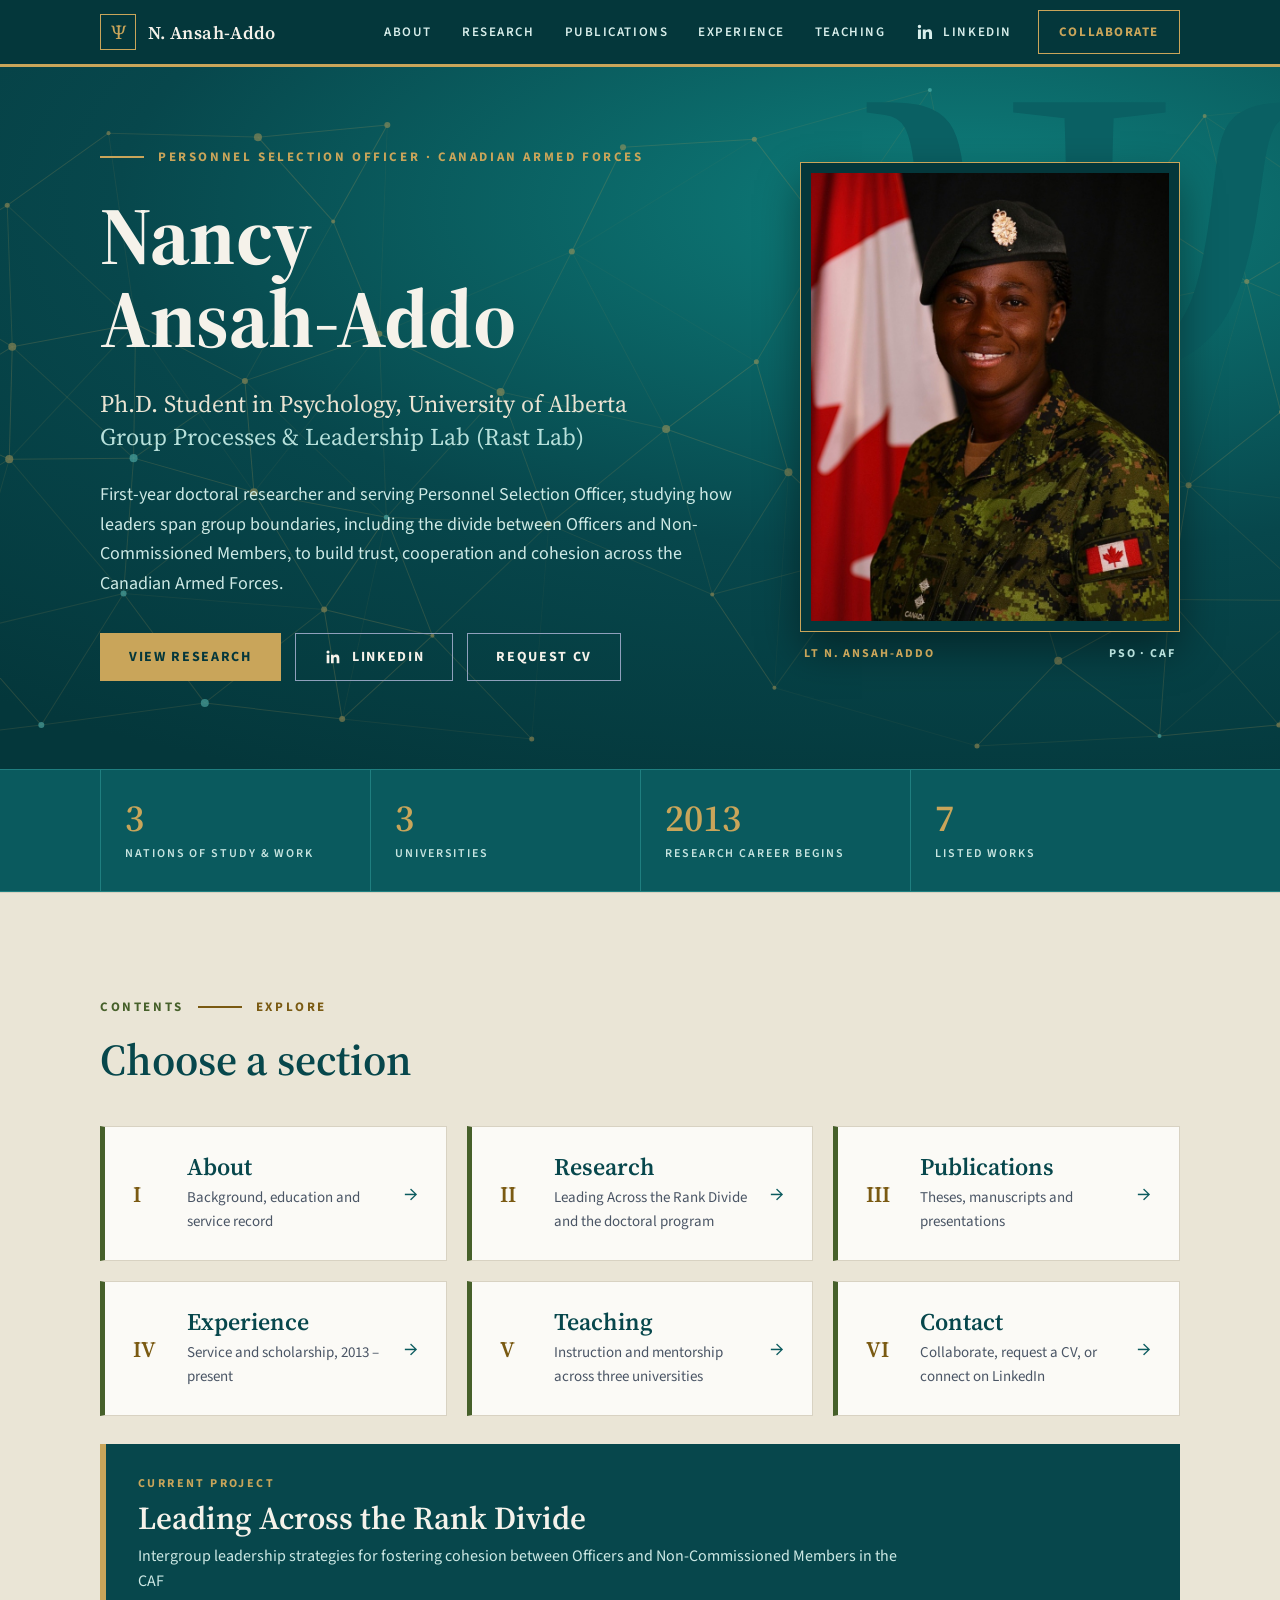
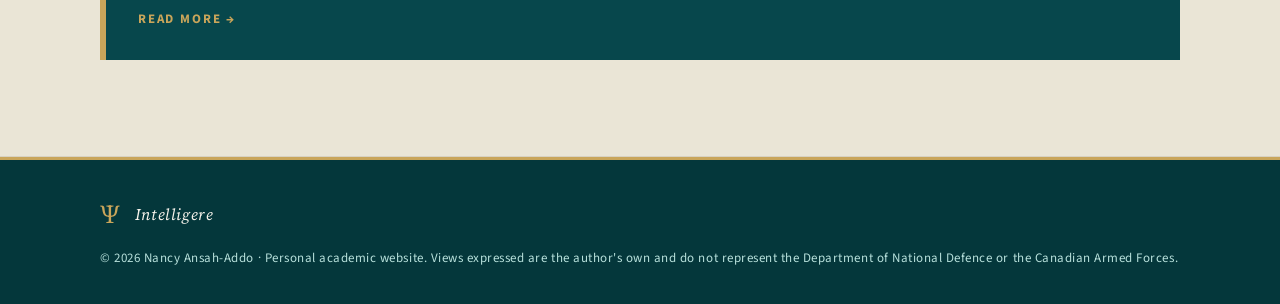
==== index.html @ 26719e75 "Retheme background from navy to deep turquoise-green Co-Authored-By: Claude Sonnet 5.5 <noreply@anth" ====
<!doctype html>
<html lang="en">
<head>
<meta charset="utf-8">
<meta name="viewport" content="width=device-width, initial-scale=1">
<title>Nancy Ansah-Addo — Ph.D. Student in Psychology · Personnel Selection Officer, CAF</title>
<meta name="description" content="Nancy Ansah-Addo is a Ph.D. student in Psychology at the University of Alberta (Rast Lab) and a Personnel Selection Officer in the Canadian Armed Forces, researching boundary-spanning leadership, social identity and trust.">
<meta name="author" content="Nancy Ansah-Addo">
<meta name="theme-color" content="#07474C">
<link rel="canonical" href="https://nancy2710-labs.github.io/nancyaddo/">
<meta property="og:type" content="website">
<meta property="og:title" content="Nancy Ansah-Addo — Ph.D. Student in Psychology · Personnel Selection Officer">
<meta property="og:description" content="Boundary-spanning leadership, social identity and trust in the Canadian Armed Forces. University of Alberta · Rast Lab.">
<meta property="og:url" content="https://nancy2710-labs.github.io/nancyaddo/">
<meta property="og:image" content="https://nancy2710-labs.github.io/nancyaddo/assets/img/portrait.jpg">
<meta name="twitter:card" content="summary">
<link rel="icon" href="data:image/svg+xml,%3Csvg xmlns='http://www.w3.org/2000/svg' viewBox='0 0 64 64'%3E%3Crect width='64' height='64' fill='%230E1B2E'/%3E%3Ctext x='32' y='47' font-size='42' text-anchor='middle' fill='%23C9A55A' font-family='Georgia,serif'%3E%CE%A8%3C/text%3E%3C/svg%3E">
<link rel="preconnect" href="https://fonts.googleapis.com">
<link rel="preconnect" href="https://fonts.gstatic.com" crossorigin>
<link href="https://fonts.googleapis.com/css2?family=Source+Sans+3:wght@400;500;600;700&family=Source+Serif+4:ital,wght@0,400;0,600;0,700;1,400&display=swap" rel="stylesheet">
<link rel="stylesheet" href="assets/css/site.css">
<script>document.documentElement.classList.add('js-routing');</script>
<script type="application/ld+json">
{"@context":"https://schema.org","@type":"Person","name":"Nancy Ansah-Addo","jobTitle":"Ph.D. Student in Psychology; Personnel Selection Officer","affiliation":[{"@type":"CollegeOrUniversity","name":"University of Alberta"},{"@type":"Organization","name":"Canadian Armed Forces"}],"url":"https://nancy2710-labs.github.io/nancyaddo/","email":"mailto:ansahadd@ualberta.ca","sameAs":["https://www.linkedin.com/in/nancyansah-addo","https://www.researchgate.net/profile/Nancy-Ansah-Addo","https://github.com/Nancy2710-labs"]}
</script>
</head>
<body id="top">
<a class="skip" href="#main">Skip to content</a>

<header class="site-header">
<div class="wrap">
<a class="brand" href="#/"><span class="mono" aria-hidden="true">Ψ</span><span class="nm">N. Ansah-Addo</span></a>
<button class="menu-btn" type="button" aria-expanded="false" aria-controls="nav">Menu</button>
<nav class="nav" id="nav" aria-label="Primary">
<a href="#/about" data-nav="about">About</a>
<a href="#/research" data-nav="research">Research</a>
<a href="#/publications" data-nav="publications">Publications</a>
<a href="#/experience" data-nav="experience">Experience</a>
<a href="#/teaching" data-nav="teaching">Teaching</a>
<a class="in-link" href="https://www.linkedin.com/in/nancyansah-addo" target="_blank" rel="noopener" aria-label="LinkedIn profile (opens in a new tab)"><svg viewBox="0 0 24 24" width="20" height="20" fill="currentColor" aria-hidden="true"><path d="M20.45 20.45h-3.56v-5.57c0-1.33-.03-3.04-1.85-3.04-1.86 0-2.14 1.45-2.14 2.94v5.67H9.35V9h3.41v1.56h.05c.48-.9 1.64-1.85 3.37-1.85 3.6 0 4.27 2.37 4.27 5.45v6.29zM5.34 7.43a2.06 2.06 0 1 1 0-4.12 2.06 2.06 0 0 1 0 4.12zM7.12 20.45H3.56V9h3.56v11.45z"/></svg><span class="in-txt">LinkedIn</span></a>
<a class="cta" href="#/contact" data-nav="contact">Collaborate</a>
</nav>
</div>
</header>

<main id="main">

<!-- HERO -->
<section class="hero" data-view="home" aria-labelledby="name">
<div class="psi" aria-hidden="true">Ψ</div>
<div class="wrap">
<div class="hero-copy">
<div class="hero-kicker">Personnel Selection Officer · Canadian Armed Forces</div>
<h1 id="name">Nancy<br>Ansah-Addo</h1>
<p class="sub">Ph.D. Student in Psychology, University of Alberta<br><span>Group Processes &amp; Leadership Lab (Rast Lab)</span></p>
<p class="lede">First-year doctoral researcher and serving Personnel Selection Officer, studying how leaders span group boundaries, including the divide between Officers and Non-Commissioned Members, to build trust, cooperation and cohesion across the Canadian Armed Forces.</p>
<div class="actions">
<a class="btn btn-brass" href="#/research">View Research</a>
<a class="btn btn-ghost" href="https://www.linkedin.com/in/nancyansah-addo" target="_blank" rel="noopener"><svg viewBox="0 0 24 24" width="18" height="18" fill="currentColor" aria-hidden="true" style="margin-right:10px"><path d="M20.45 20.45h-3.56v-5.57c0-1.33-.03-3.04-1.85-3.04-1.86 0-2.14 1.45-2.14 2.94v5.67H9.35V9h3.41v1.56h.05c.48-.9 1.64-1.85 3.37-1.85 3.6 0 4.27 2.37 4.27 5.45v6.29zM5.34 7.43a2.06 2.06 0 1 1 0-4.12 2.06 2.06 0 0 1 0 4.12zM7.12 20.45H3.56V9h3.56v11.45z"/></svg>LinkedIn</a>
<a class="btn btn-ghost" href="mailto:ansahaddonancy@gmail.com?subject=CV%20request">Request CV</a>
</div>
</div>
<figure class="portrait">
<div class="frame"><img src="assets/img/portrait.jpg" alt="Lieutenant Nancy Ansah-Addo in Canadian Armed Forces uniform and green beret, smiling, in front of the Canadian flag"></div>
<figcaption><span>Lt N. Ansah-Addo</span><span>PSO · CAF</span></figcaption>
</figure>
</div>
</section>

<!-- FACTS -->
<section class="facts" data-view="home" aria-label="At a glance">
<div class="wrap">
<div class="fact"><b>3</b><span>Nations of study &amp; work</span></div>
<div class="fact"><b>3</b><span>Universities</span></div>
<div class="fact"><b>2013</b><span>Research career begins</span></div>
<div class="fact"><b>7</b><span>Listed works</span></div>
</div>
</section>

<!-- HOME: panel index -->
<section class="sec tint home-panels" data-view="home" aria-labelledby="panels-h">
<div class="wrap">
<div class="eyebrow"><span class="num">Contents</span><span class="bar"></span><span class="name">Explore</span></div>
<h2 class="h2" id="panels-h" style="margin-bottom:40px">Choose a section</h2>
<nav class="tiles" aria-label="Site sections">
<a class="tile" href="#/about"><span class="tn">I</span><span class="tt">About</span><span class="td">Background, education and service record</span><span class="ta" aria-hidden="true">→</span></a>
<a class="tile" href="#/research"><span class="tn">II</span><span class="tt">Research</span><span class="td">Leading Across the Rank Divide and the doctoral program</span><span class="ta" aria-hidden="true">→</span></a>
<a class="tile" href="#/publications"><span class="tn">III</span><span class="tt">Publications</span><span class="td">Theses, manuscripts and presentations</span><span class="ta" aria-hidden="true">→</span></a>
<a class="tile" href="#/experience"><span class="tn">IV</span><span class="tt">Experience</span><span class="td">Service and scholarship, 2013 – present</span><span class="ta" aria-hidden="true">→</span></a>
<a class="tile" href="#/teaching"><span class="tn">V</span><span class="tt">Teaching</span><span class="td">Instruction and mentorship across three universities</span><span class="ta" aria-hidden="true">→</span></a>
<a class="tile" href="#/contact"><span class="tn">VI</span><span class="tt">Contact</span><span class="td">Collaborate, request a CV, or connect on LinkedIn</span><span class="ta" aria-hidden="true">→</span></a>
</nav>
<a class="feature" href="#/research/rank-divide"><span class="fk">Current project</span><span class="ft">Leading Across the Rank Divide</span><span class="fd">Intergroup leadership strategies for fostering cohesion between Officers and Non-Commissioned Members in the CAF</span><span class="ta" aria-hidden="true">Read more →</span></a>
</div>
</section>

<!-- I. ABOUT -->
<section class="sec" id="about" data-view="about" aria-labelledby="about-h">
<div class="wrap">
<div class="eyebrow"><span class="num">Section I</span><span class="bar"></span><span class="name">About</span></div>
<h2 class="h2 statement" id="about-h">I study how leaders bring divided groups together, and what happens to trust, cooperation and empowerment when someone from outside the group takes command.</h2>
<div class="split">
<div class="main prose">
<p>I am a first-year PhD student in Psychology at the University of Alberta, working in the Group Processes and Leadership Lab under Dr. David Rast III, and I serve as a Personnel Selection Officer in the Canadian Armed Forces, the behavioural-science specialists who advise commanders on selection, leadership and personnel research.</p>
<p>My doctoral research examines external appointment and boundary-spanning leadership in the Canadian Armed Forces, and its effects on cross-branch trust, cooperation and psychological empowerment.</p>
<p>My path has run from Ghana to Denmark to Canada, and now sits at the intersection of social psychology and organizational behaviour: social identity, intergroup relations, leadership and group processes, applied where it counts.</p>
<div class="about-photos">
<figure class="ph"><div class="frame"><img src="assets/img/linkedin.jpg" alt="Portrait of Nancy Ansah-Addo in glasses and a camel coat" width="530" height="600" loading="lazy"></div><figcaption><span>Nancy Ansah-Addo</span><span>Ph.D. Student</span></figcaption></figure>
<figure class="ph"><div class="frame"><img src="assets/img/service-full.jpg" alt="Lieutenant Nancy Ansah-Addo in Canadian Armed Forces CADPAT uniform and beret, standing beside the Canadian flag" width="880" height="1100" loading="lazy"></div><figcaption><span>Lieutenant</span><span>Canadian Armed Forces</span></figcaption></figure>
</div>
<div class="tags" aria-label="Research areas">
<span class="tag">Social identity</span><span class="tag">Leadership</span><span class="tag">Group processes</span><span class="tag">Intergroup relations</span><span class="tag">Boundary-spanning</span><span class="tag">Officer–NCM relations</span><span class="tag">Psychological empowerment</span>
</div>
</div>
<aside class="side" aria-label="Record, education and affiliations">
<h3>Service &amp; academic record</h3>
<dl class="record">
<div><dt>Name</dt><dd>Nancy Ansah-Addo</dd></div>
<div><dt>Service</dt><dd>Lieutenant · Personnel Selection Officer · CAF</dd></div>
<div><dt>Unit</dt><dd>3 CDSB · Edmonton</dd></div>
<div><dt>Doctoral programme</dt><dd>Psychology · University of Alberta (Rast Lab)</dd></div>
<div><dt>Languages</dt><dd>English · French (beginner)</dd></div>
<div><dt>Status</dt><dd><span class="status"><i aria-hidden="true"></i>Active service</span></dd></div>
</dl>
<h3 class="gap">Education</h3>
<div class="row"><strong>Ph.D., Psychology</strong><span>University of Alberta</span><em>In progress · Rast Lab</em></div>
<div class="row"><strong>Master of Arts, African Studies</strong><span>University of Copenhagen</span><em>Denmark</em></div>
<div class="row"><strong>Master of Philosophy, Psychology</strong><span>University of Ghana</span><em>Ghana</em></div>
<h3 class="gap">Professional affiliations</h3>
<div class="row"><strong><a href="https://sites.psych.ualberta.ca/rastlab/" target="_blank" rel="noopener">Rast Lab · Group Processes &amp; Leadership</a></strong><span>University of Alberta · Edmonton</span></div>
<div class="row"><strong><a href="https://www.dp.dk/" target="_blank" rel="noopener">Danish Psychological Association</a></strong><span>Member · Copenhagen</span></div>
</aside>
</div>
</div>
</section>

<!-- II. RESEARCH -->
<section class="sec tint" id="research" data-view="research" aria-labelledby="research-h">
<div class="wrap">
<div class="eyebrow"><span class="num">Section II</span><span class="bar"></span><span class="name">Research program</span></div>
<h2 class="h2" id="research-h" style="margin-bottom:48px">Four active lines of inquiry</h2>
<div class="op">
<div class="m">
<span class="k">Doctoral research · In progress</span>
<h3>Boundary-Spanning Leadership in the Canadian Armed Forces</h3>
<p>When a leader is appointed from outside the group, across branches, trades or units, what happens to trust, cooperation and psychological empowerment? This work applies social identity and group-processes theory to external appointment in the CAF, studying how leaders bridge profound intergroup boundaries to build a unified identity and achieve a joint mission.</p>
</div>
<dl>
<div><dt>Supervision</dt><dd>Dr. David Rast III<small>Group Processes &amp; Leadership Lab, University of Alberta</small></dd></div>
<div><dt>Design</dt><dd>Experimental · Field · Cross-branch</dd></div>
<div><dt>Framework</dt><dd>Social identity theory</dd></div>
</dl>
</div>
<!-- current project -->
<article class="project" id="rank-divide" aria-labelledby="rd-h">
<header class="project-head">
<span class="k">Current project · First-year doctoral project</span>
<h3 id="rd-h">Leading Across the Rank Divide</h3>
<p class="subt">Intergroup leadership strategies for fostering cohesion between Officers and Non-Commissioned Members in the Canadian Armed Forces</p>
</header>
<div class="project-grid">
<div class="project-main prose">
<p>Every Canadian Armed Forces unit depends on two distinct groups, commissioned Officers and Non-Commissioned Members (NCMs), working as one team under a command team of a Commanding Officer and a senior NCM. The groups differ in training, career path, authority and status, and members identify strongly with their own rank group. Leaders often respond by stressing that “we are all one team.” Whether that message helps or harms relations between Officers and NCMs has not been examined.</p>
<p>Intergroup leadership theory (Hogg, van Knippenberg &amp; Rast, 2012) predicts that a purely collective message can provoke <em>distinctiveness threat</em>, the sense that one's group is being blurred or erased, while a relational message affirms both identities. This project tests that prediction with real leaders in a formal military hierarchy, where status differences are explicit and institutionalized.</p>
<p class="refs">Foundations: Hogg, van Knippenberg &amp; Rast (2012) · Rast, Hogg &amp; van Knippenberg (2018) · Rast, van Knippenberg &amp; Hogg (2020) · Kershaw et al. (2021)</p>
</div>
<div class="versus" aria-label="Two kinds of leadership rhetoric">
<div class="vs vs-a"><span class="vs-k">Collective rhetoric</span><q>We are all one team; rank does not matter.</q><span class="vs-note">May provoke distinctiveness threat</span></div>
<div class="vs vs-b"><span class="vs-k">Relational rhetoric</span><q>This unit is strong because Officers and NCMs are different and depend on each other.</q><span class="vs-note">Affirms both identities</span></div>
</div>
</div>
<div class="project-sub">
<div class="hyp">
<h4>Hypotheses</h4>
<ol>
<li><b>H1</b><span>Relational rhetoric is associated with lower distinctiveness threat; collective rhetoric with higher threat.</span></li>
<li><b>H2</b><span>These associations differ between Officers and NCMs and are stronger where members perceive a larger status gap.</span></li>
<li><b>H3</b><span>Rhetoric is associated with leader evaluations and intergroup attitudes through distinctiveness threat.</span></li>
<li><b>H4</b><span>Boundary spanning by the command team is associated with lower threat and better outcomes.</span></li>
<li><b>H5</b><span>Associations with threat are strongest among members who identify strongly with their rank group.</span></li>
</ol>
</div>
<dl class="design">
<h4>Design</h4>
<div><dt>Method</dt><dd>Anonymous cross-sectional online survey, English and French</dd></div>
<div><dt>Sample</dt><dd>Target of 400 Regular Force and Primary Reserve members (200 Officers, 200 NCMs)</dd></div>
<div><dt>Analysis</dt><dd>Measurement invariance across rank groups, moderated regression, moderated mediation (R); preregistered on the Open Science Framework</dd></div>
<div><dt>Ethics</dt><dd>Submitted for review to the University of Alberta REB and the DND/CAF Social Science Research Review Board</dd></div>
<div><dt>Supervisor</dt><dd>Dr. David E. Rast III</dd></div>
</dl>
</div>
<footer class="project-foot"><a href="mailto:ansahaddonancy@gmail.com?subject=Rank%20Divide%20project%20summary">Request the one-page proposal →</a></footer>
</article>

<div class="cards">
<article class="card"><div class="top"><span>File B-01</span><span>Leadership</span></div><h3>External Appointment &amp; Cross-Branch Trust</h3><p>How externally appointed leaders earn or lose the trust of groups they did not rise through, with a focus on leader prototypicality, legitimacy and follower support across Army, Navy and Air Force boundaries.</p><div class="foot">Social identity theory · Leader prototypicality</div></article>
<article class="card"><div class="top"><span>File B-02</span><span>Groups</span></div><h3>Boundary-Spanning, Cooperation &amp; Empowerment</h3><p>The mechanisms by which boundary-spanning leaders convert intergroup division into cooperation, and how shared identity psychologically empowers members to act as one unit under pressure.</p><div class="foot">Intergroup relations · Psychological empowerment</div></article>
<article class="card"><div class="top"><span>File B-03</span><span>Applied</span></div><h3>Personnel Selection &amp; Behavioural Science in Uniform</h3><p>As a Personnel Selection Officer, one of the CAF's behavioural-science specialists, I work where psychology meets the profession of arms: selection, leadership, performance appraisal and applied personnel research.</p><div class="foot">Selection science · Military psychology</div></article>
<article class="card"><div class="top"><span>File B-04</span><span>Health</span></div><h3>Psychological Wellbeing &amp; Social Support</h3><p>A foundational programme on how perceived social support and socioeconomic status shape maternal psychological health, grounded in Ghanaian hospital cohorts and extended across cultures (MSPSS, DASS-42).</p><div class="foot">Health psychology · Cross-cultural</div></article>
</div>
</div>
</section>

<!-- III. PUBLICATIONS -->
<section class="sec" id="publications" data-view="publications" aria-labelledby="pub-h">
<div class="wrap">
<div class="eyebrow"><span class="num">Section III</span><span class="bar"></span><span class="name">Publications</span></div>
<div class="pub-head">
<h2 class="h2" id="pub-h">Papers, theses &amp; presentations</h2>
<div class="filters" role="group" aria-label="Filter publications">
<button type="button" data-filter="all" aria-pressed="true">All</button>
<button type="button" data-filter="thesis" aria-pressed="false">Theses</button>
<button type="button" data-filter="manuscript" aria-pressed="false">Manuscripts</button>
<button type="button" data-filter="talk" aria-pressed="false">Talks</button>
</div>
</div>
<div class="pubs">
<article class="pub" data-cat="thesis"><div class="meta"><span class="yr">2020</span><span class="kind">MA Thesis</span></div><div class="body"><h3>Childbirth in Africa: The Role Social Support Plays in the Psychological Health of Mothers: A Case Study of Ghanaian Mothers in the Greater Accra Region</h3><div class="cite">Ansah-Addo, N. (2020). University of Copenhagen, Denmark.</div><p>Interdisciplinary thesis on the intersection of culture and psychology, examining the social scaffolding that protects maternal mental health around childbirth.</p><div class="links"><a href="https://osf.io/7rqau/" target="_blank" rel="noopener">View on OSF →</a><a href="mailto:ansahaddonancy@gmail.com?subject=Request%3A%20MA%20thesis%20full%20text">Request full text →</a></div></div></article>
<article class="pub" data-cat="thesis"><div class="meta"><span class="yr">2019</span><span class="kind">MPhil Thesis</span></div><div class="body"><h3>Psychological Health, Social Support, and Socioeconomic Status of Mothers Visiting Korle-Bu Teaching Hospital</h3><div class="cite">Ansah-Addo, N. (2019). University of Ghana.</div><p>A quantitative study of maternal psychological health, perceived social support (MSPSS) and distress (DASS-42) among mothers attending Ghana's largest teaching hospital.</p><div class="links"><a href="https://osf.io/uf3kh/" target="_blank" rel="noopener">View on OSF →</a><a href="mailto:ansahaddonancy@gmail.com?subject=Request%3A%20MPhil%20thesis%20full%20text">Request full text →</a></div></div></article>
<article class="pub" data-cat="talk"><div class="meta"><span class="yr">Presented</span><span class="kind">Conference</span></div><div class="body"><h3>Psychological Health, Social Support &amp; Socioeconomic Status of Mothers in Developing Countries</h3><div class="cite">Research presentation, international forum.</div><p>Findings connecting maternal psychosocial support and economic status to psychological wellbeing across lower-resource settings.</p><div class="links"><a href="https://osf.io/av2fk/" target="_blank" rel="noopener">View on OSF →</a><a href="mailto:ansahaddonancy@gmail.com?subject=Request%3A%20conference%20slides">Request slides →</a></div></div></article>
<article class="pub" data-cat="talk"><div class="meta"><span class="yr">2012</span><span class="kind">Seminar</span></div><div class="body"><h3>Psychological Traits Under Stress and Stress Management</h3><div class="cite">Ansah-Addo, N. (2012). Seminar presentation.</div><p>Early seminar work on trait-level differences in stress responding and the management strategies that sustain performance under pressure.</p><div class="links"><a href="https://osf.io/av2fk/" target="_blank" rel="noopener">View on OSF →</a><a href="mailto:ansahaddonancy@gmail.com?subject=Request%3A%20seminar%20materials">Request materials →</a></div></div></article>
<article class="pub" data-cat="manuscript"><div class="meta"><span class="yr">In prep.</span><span class="kind">Manuscript</span></div><div class="body"><h3>Anxiety in Developing-Country Populations: Assessment, Correlates and Clinical Implications</h3><div class="cite">Working manuscript. Clinical and cross-cultural review.</div><p>A review and empirical discussion of anxiety assessment and its correlates in low-resource settings, integrating psychometric and clinical perspectives.</p><div class="links"><a href="https://www.researchgate.net/profile/Nancy-Ansah-Addo" target="_blank" rel="noopener">ResearchGate →</a><a href="mailto:ansahaddonancy@gmail.com?subject=Request%3A%20anxiety%20manuscript">Request full text →</a></div></div></article>
<article class="pub" data-cat="manuscript"><div class="meta"><span class="yr">In prep.</span><span class="kind">Manuscript</span></div><div class="body"><h3>Psychological Factors in Child Eyewitness Testimony</h3><div class="cite">Working manuscript. Forensic-cognitive psychology.</div><p>Analysis of the psychological factors (memory, suggestibility and stress) that shape the reliability of child eyewitness accounts in investigative contexts.</p><div class="links"><a href="https://www.researchgate.net/profile/Nancy-Ansah-Addo" target="_blank" rel="noopener">ResearchGate →</a><a href="mailto:ansahaddonancy@gmail.com?subject=Request%3A%20eyewitness%20manuscript">Request full text →</a></div></div></article>
<article class="pub" data-cat="manuscript"><div class="meta"><span class="yr">Collection</span><span class="kind">Manuscripts</span></div><div class="body"><h3>Psychometric Articles: Validity, Reliability and Cultural Adaptation of Psychological Scales</h3><div class="cite">Collected psychometric studies. Working manuscripts.</div><p>A body of psychometric work on the reliability and validity of psychological measures and their adaptation across cultures.</p><div class="links"><a href="https://www.researchgate.net/profile/Nancy-Ansah-Addo" target="_blank" rel="noopener">ResearchGate →</a><a href="mailto:ansahaddonancy@gmail.com?subject=Request%3A%20psychometric%20articles">Request full text →</a></div></div></article>
</div>
</div>
</section>

<!-- IV. EXPERIENCE -->
<section class="sec dark on-dark" id="experience" data-view="experience" aria-labelledby="exp-h">
<div class="wrap">
<div class="eyebrow"><span class="num">Section IV</span><span class="bar"></span><span class="name">Experience</span></div>
<h2 class="h2" id="exp-h">Service and scholarship, 2013 – present</h2>
<p style="margin-top:12px;color:#B8C4D8;letter-spacing:.04em">Theatres of work: Ghana → Denmark → Canada</p>
<ol class="timeline">
<li><div class="when">2026 – Present</div><div class="what"><h3>PhD Student, Group Processes &amp; Leadership Lab</h3><div class="org">University of Alberta · Supervisor: Dr. David Rast III</div><ul><li>Doctoral research on external appointment and boundary-spanning leadership in the Canadian Armed Forces.</li><li>Examining effects on cross-branch trust, cooperation and psychological empowerment through social identity theory.</li></ul></div></li>
<li><div class="when">Current</div><div class="what"><h3>Personnel Selection Officer</h3><div class="org">Canadian Armed Forces · 3 CDSB, Edmonton</div><ul><li>Behavioural-science specialist advising on selection, leadership, performance appraisal and applied personnel research.</li></ul></div></li>
<li><div class="when">2023</div><div class="what"><h3>Industrial Research Associate &amp; Administrator</h3><div class="org">2Point Delivery Limited · Regina, SK</div><ul><li>Industrial research on organizational efficiency and human resource management.</li><li>Research coordination for delivery services and logistical strategy assessment.</li></ul></div></li>
<li><div class="when">2021 – 2023</div><div class="what"><h3>Psychological Research Associate</h3><div class="org">Topaz ApS · Brøndby, Denmark</div><ul><li>Experimental research on cognitive processes and behavioural studies.</li><li>Produced reports, spreadsheets and presentations on findings.</li></ul></div></li>
<li><div class="when">2020 – 2021</div><div class="what"><h3>University Teaching Assistant</h3><div class="org">University of Copenhagen · Denmark</div><ul><li>Taught small groups, proctored examinations and graded to university standards.</li><li>Supported field research: experimental design, execution and results tracking.</li></ul></div></li>
<li><div class="when">May – Dec 2020</div><div class="what"><h3>Research Assistant, Center of African Studies</h3><div class="org">University of Copenhagen · Denmark</div><ul><li>Assisted experimental studies of behavioural patterns and social trends; literature reviews, surveys and data collection.</li><li>Collaborated on data analysis informing published research in social psychology.</li></ul></div></li>
<li><div class="when">2018</div><div class="what"><h3>Psychology Intern</h3><div class="org">IMARIT · Copenhagen, Denmark</div><ul><li>Individual and group counselling for diverse clients across mental-health concerns.</li><li>Assisted psychological assessment, diagnostic evaluation and multidisciplinary treatment planning.</li></ul></div></li>
<li><div class="when">2013 – 2016</div><div class="what"><h3>Research &amp; Teaching Assistant, Psychology</h3><div class="org">University of Ghana · Accra, Ghana</div><ul><li>Entered and maintained project databases in SPSS; assisted with lab and archival research.</li><li>Disseminated research through white papers and presentations.</li></ul></div></li>
</ol>
</div>
</section>

<!-- V. TEACHING -->
<section class="sec" id="teaching" data-view="teaching" aria-labelledby="teach-h">
<div class="wrap">
<div class="eyebrow"><span class="num">Section V</span><span class="bar"></span><span class="name">Teaching &amp; mentorship</span></div>
<h2 class="h2" id="teach-h" style="max-width:820px;margin-bottom:16px">Small-group instruction, rigorous assessment, research-methods mentoring</h2>
<p style="max-width:720px;margin-bottom:48px;color:var(--ink-2)">From SPSS fundamentals to experimental design, across three institutions.</p>
<div class="cards">
<article class="tcard"><span class="k">University of Alberta · Psychology</span><h3>Graduate Teaching Assistant, PSYC 241 Social Psychology</h3><ul><li>Facilitate undergraduate learning in social identity, group processes and interpersonal relations.</li><li>Lead discussions, grade assignments and support students through core course material.</li></ul></article>
<article class="tcard"><span class="k">University of Copenhagen</span><h3>Teaching Assistant, BA &amp; MA Psychology</h3><ul><li>Delivered small-group instruction focused on core coursework.</li><li>Proctored tests and graded assignments to university standards.</li><li>Supported experimental-design labs and field-research execution.</li></ul></article>
<article class="tcard"><span class="k">University of Ghana</span><h3>Research &amp; Teaching Assistant, Psychology</h3><ul><li>Assisted lecturers with data-driven research in lab and office settings.</li><li>Managed course data, databases and dissemination materials.</li><li>Mentored undergraduates in SPSS and research-methods fundamentals.</li></ul></article>
</div>
</div>
</section>

<!-- VI. CONTACT -->
<section class="sec tint" id="contact" data-view="contact" aria-labelledby="contact-h">
<div class="wrap">
<div class="eyebrow"><span class="num">Section VI</span><span class="bar"></span><span class="name">Contact &amp; collaboration</span></div>
<h2 class="h2" id="contact-h" style="margin-bottom:48px">Open to joint work</h2>
<div class="split">
<div class="main">
<p class="prose">I actively seek collaborators across social, organizational and cross-cultural psychology, student co-supervision, defence and leadership research, instrument adaptation, and experimental studies of group processes.</p>
<ol class="collab-list">
<li><b>01</b><span>Co-supervision &amp; joint student projects</span></li>
<li><b>02</b><span>Leadership &amp; intergroup research</span></li>
<li><b>03</b><span>Social identity among military cohorts</span></li>
<li><b>04</b><span>Geospatial &amp; organizational data</span></li>
<li><b>05</b><span>Validity research partnerships</span></li>
<li><b>06</b><span>Universities, labs &amp; policy bodies</span></li>
</ol>
</div>
<div class="side panel">
<span class="k">Contact channels</span>
<div class="ch"><span class="label">Primary email</span><a href="mailto:ansahaddonancy@gmail.com">ansahaddonancy@gmail.com</a></div>
<div class="ch"><span class="label">University email</span><a href="mailto:ansahadd@ualberta.ca">ansahadd@ualberta.ca</a></div>
<div class="ch"><span class="label">Direct line</span><a href="tel:+13068079001">+1 306-807-9001</a></div>
<div class="ch"><span class="label">LinkedIn</span><a href="https://www.linkedin.com/in/nancyansah-addo" target="_blank" rel="noopener">linkedin.com/in/nancyansah-addo</a></div>
<div class="ch"><span class="label">Research profiles</span><span><a href="https://www.researchgate.net/profile/Nancy-Ansah-Addo" target="_blank" rel="noopener">ResearchGate</a> · <a href="https://github.com/Nancy2710-labs" target="_blank" rel="noopener">GitHub</a></span></div>
<span class="note">Based in Edmonton, Alberta, serving with the CAF; open to collaborations worldwide. Replies within 48 hours.</span>
</div>
</div>

<form class="form" id="collab-form" action="https://formsubmit.co/ansahaddonancy@gmail.com" method="POST">
<h3>Submit a collaboration request</h3>
<div class="field"><label for="f-name">Name / unit</label><input id="f-name" name="name" type="text" required autocomplete="name"></div>
<div class="field"><label for="f-email">Email</label><input id="f-email" name="email" type="email" required autocomplete="email"></div>
<div class="field full"><label for="f-type">Request type</label>
<select id="f-type" name="type"><option>Collaboration proposal</option><option>PhD / student co-supervision</option><option>Data partnership</option><option>Peer review / invited talk</option><option>CV request</option><option>Press / media</option></select></div>
<div class="field full"><label for="f-msg">Message</label><textarea id="f-msg" name="message" required></textarea></div>
<input class="hp" type="text" name="_honey" tabindex="-1" autocomplete="off" aria-hidden="true">
<input type="hidden" name="_cc" value="ansahadd@ualberta.ca">
<input type="hidden" name="_subject" value="Website enquiry — nancyaddo">
<input type="hidden" name="_captcha" value="false">
<div class="submit-row"><button class="btn btn-navy" type="submit">Send request</button><span class="form-status" role="status" aria-live="polite"></span></div>
</form>
</div>
</section>

</main>

<footer class="site-footer">
<div class="wrap">
<div class="motto"><b aria-hidden="true">Ψ</b><span>Intelligere</span></div>
<small>© <span id="yr">2026</span> Nancy Ansah-Addo · Personal academic website. Views expressed are the author's own and do not represent the Department of National Defence or the Canadian Armed Forces.</small>
</div>
</footer>

<script src="assets/js/site.js"></script>
</body>
</html>
---- assets/css/site.css ----
/* Nancy Ansah-Addo — academic / military portfolio. Plain CSS, no build step. */
:root{
  --navy-950:#04373B; --navy-900:#07474C; --navy-800:#0A5A5E; --navy-700:#1F7F80;
  --parch:#F5F2EA; --parch-2:#EAE5D6; --paper:#FBFAF6; --rule:#D8D2C2;
  --ink:#1B2433; --ink-2:#2A3446; --muted:#4A5565;
  --olive:#46602A; --olive-d:#35491F; --brass:#C9A55A; --brass-d:#7A5A12;
  --blue:#0B6568;
  --serif:'Source Serif 4',Georgia,'Times New Roman',serif;
  --sans:'Source Sans 3',system-ui,-apple-system,'Segoe UI',sans-serif;
  --wrap:1160px; --gutter:clamp(16px,4vw,40px);
}
*{box-sizing:border-box}
html{scroll-behavior:smooth;scroll-padding-top:80px}
body{margin:0;background:var(--parch);color:var(--ink);font:17px/1.6 var(--sans);-webkit-font-smoothing:antialiased}
img{max-width:100%;display:block}
a{color:var(--blue)} a:hover{color:var(--navy-900)}
:focus-visible{outline:3px solid var(--brass);outline-offset:3px}
.skip{position:absolute;left:-999px;top:8px;background:var(--brass);color:var(--navy-950);padding:10px 16px;font-weight:700;z-index:100}
.skip:focus{left:8px}
.wrap{width:100%;max-width:var(--wrap);margin:0 auto;padding-inline:var(--gutter)}
h1,h2,h3{font-family:var(--serif);margin:0}
p{margin:0}

/* labels */
.eyebrow{display:flex;align-items:center;gap:14px;margin-bottom:16px;font-size:13px;font-weight:700;letter-spacing:.2em;text-transform:uppercase}
.eyebrow .num{color:var(--olive)} .eyebrow .bar{display:block;width:44px;height:2px;background:var(--brass-d)} .eyebrow .name{color:var(--brass-d)}
.on-dark .eyebrow .num,.on-dark .eyebrow .name{color:var(--brass)} .on-dark .eyebrow .bar{background:var(--brass)}
.h2{font-weight:600;font-size:clamp(30px,3.6vw,44px);line-height:1.2;color:var(--navy-900)}
.on-dark .h2{color:var(--parch)}
.label{font-size:11px;font-weight:700;letter-spacing:.18em;text-transform:uppercase;color:#5B6678}

/* buttons */
.btn{display:inline-flex;align-items:center;justify-content:center;min-height:48px;padding:0 28px;font:700 14px var(--sans);letter-spacing:.12em;text-transform:uppercase;text-decoration:none;cursor:pointer;border:1.5px solid transparent}
.btn-brass{background:var(--brass);color:var(--navy-950)} .btn-brass:hover{background:#D8B66A;color:var(--navy-950)}
.btn-ghost{border-color:#8FA0BC;color:var(--parch)} .btn-ghost:hover{border-color:var(--brass);color:var(--brass)}

/* header */
.site-header{position:sticky;top:0;z-index:50;background:var(--navy-950);border-bottom:3px solid var(--brass)}
.site-header .wrap{display:flex;flex-wrap:wrap;align-items:center;justify-content:space-between;gap:8px 24px;padding-block:10px}
.brand{display:flex;align-items:center;gap:12px;color:var(--parch);text-decoration:none;min-height:44px}
.brand:hover{color:var(--parch)}
.brand .mono{display:flex;align-items:center;justify-content:center;width:36px;height:36px;border:1.5px solid var(--brass);color:var(--brass);font:20px/1 var(--serif)}
.brand .nm{font:600 18px var(--serif);letter-spacing:.02em}
.nav{display:flex;flex-wrap:wrap;align-items:center;gap:4px 6px}
.nav a{display:inline-flex;align-items:center;min-height:44px;padding:0 12px;color:#D8EEEB;text-decoration:none;font-size:13px;font-weight:600;letter-spacing:.12em;text-transform:uppercase}
.nav a:hover{color:var(--brass)}
.nav a.cta{margin-left:8px;padding:0 20px;border:1.5px solid var(--brass);color:var(--brass);font-weight:700}
.nav a.cta:hover{background:var(--brass);color:var(--navy-950)}
.menu-btn{display:none;min-height:44px;padding:0 16px;background:none;border:1.5px solid #5A6E8F;color:var(--parch);font:700 13px var(--sans);letter-spacing:.12em;text-transform:uppercase;cursor:pointer}
@media (max-width:860px){
  .menu-btn{display:inline-flex;align-items:center}
  .nav{display:none;width:100%;flex-direction:column;align-items:stretch;padding:8px 0 12px}
  .nav.open{display:flex}
  .nav a{border-top:1px solid var(--navy-700)} .nav a.cta{margin:10px 0 0;justify-content:center}
}

/* hero */
.hero{position:relative;overflow:hidden;background:radial-gradient(120% 90% at 75% 20%,#0E7F7C 0%,var(--navy-900) 55%,var(--navy-950) 100%);color:var(--parch)}
.hero .psi{position:absolute;right:-40px;top:-80px;font:640px/1 var(--serif);color:#0A6063;user-select:none;pointer-events:none}
.hero .wrap{position:relative;display:flex;flex-wrap:wrap;gap:56px;align-items:center;padding-block:80px 88px}
.hero-copy{flex:999 1 520px;min-width:0;display:flex;flex-direction:column;gap:26px}
.hero-kicker{display:flex;align-items:center;gap:14px;font-size:13px;font-weight:700;letter-spacing:.2em;text-transform:uppercase;color:var(--brass)}
.hero-kicker::before{content:"";width:44px;height:2px;background:var(--brass);flex:none}
.hero h1{font-weight:700;font-size:clamp(44px,6.4vw,84px);line-height:1.02;letter-spacing:-.01em}
.hero .sub{font:clamp(19px,2vw,24px)/1.4 var(--serif);color:#E9E3D2} .hero .sub span{color:#B7E0DB}
.hero .lede{max-width:640px;font-size:18px;line-height:1.65;color:#CDE9E5}
.hero .actions{display:flex;flex-wrap:wrap;gap:14px;padding-top:8px}
.portrait{flex:1 1 380px;max-width:460px;min-width:0;margin:0 auto}
.portrait .frame{border:1px solid var(--brass);padding:10px;background:var(--navy-950);box-shadow:0 18px 40px rgba(0,0,0,.4)}
.portrait img{display:block;width:100%;height:auto;aspect-ratio:4/5;object-fit:cover;object-position:50% 25%}
.portrait figcaption{display:flex;justify-content:space-between;gap:12px;padding:12px 4px 2px;font-size:12px;font-weight:700;letter-spacing:.16em;text-transform:uppercase;color:var(--brass)}
.portrait figcaption span:last-child{color:#B7E0DB}

/* facts */
.facts{background:var(--navy-800);border-block:1px solid var(--navy-700)}
.facts .wrap{display:flex;flex-wrap:wrap}
.fact{flex:1 1 200px;min-width:0;padding:28px 24px;border-left:1px solid var(--navy-700);display:flex;flex-direction:column;gap:4px}
.fact b{font:600 38px/1.1 var(--serif);color:var(--brass)}
.fact span{font-size:12px;font-weight:600;letter-spacing:.16em;text-transform:uppercase;color:#C6E4E0}

/* sections */
section{scroll-margin-top:72px}
.sec{padding-block:104px 96px}
.sec.tint{background:var(--parch-2);border-block:1px solid var(--rule)}
.sec.dark{background:var(--navy-900);color:var(--parch)}
.split{display:flex;flex-wrap:wrap;gap:56px}
.split>.main{flex:999 1 480px;min-width:0}.split>.side{flex:1 1 360px;min-width:0}

/* about */
.statement{max-width:860px;margin-bottom:48px}
.prose{display:flex;flex-direction:column;gap:20px;color:var(--ink-2)}
.tags{display:flex;flex-wrap:wrap;gap:10px;padding-top:12px}
.tag{padding:7px 14px;border:1px solid #9BA68A;background:#EDEEE2;color:var(--olive-d);font-size:12px;font-weight:700;letter-spacing:.12em;text-transform:uppercase}
.side h3{font:700 12px var(--sans);letter-spacing:.2em;text-transform:uppercase;color:#5B6678;padding-bottom:12px;border-bottom:2px solid var(--navy-900);margin-top:0}
.side .gap{margin-top:32px}
.row{padding:16px 0;border-bottom:1px solid var(--rule);display:flex;flex-direction:column;gap:2px}
.row strong{font:600 19px/1.3 var(--serif);color:var(--navy-900)}
.row span{font-size:15px;color:var(--ink-2)} .row em{font-style:normal;font-size:13px;font-weight:600;letter-spacing:.08em;text-transform:uppercase;color:var(--brass-d)}
.record dt{font-size:11px;font-weight:700;letter-spacing:.18em;text-transform:uppercase;color:#5B6678}
.record dd{margin:2px 0 0;font-size:16px;font-weight:600;color:var(--navy-800)}
.record div{padding:12px 0;border-bottom:1px solid var(--rule)}
.record{margin:0}
.status{display:inline-flex;align-items:center;gap:8px;font-size:12px;font-weight:700;letter-spacing:.14em;text-transform:uppercase;color:#3E5223}
.status i{width:9px;height:9px;border-radius:50%;background:#4F6B2C}

/* research */
.op{background:var(--navy-900);color:var(--parch);border-left:6px solid var(--brass);padding:clamp(24px,4vw,48px);display:flex;flex-wrap:wrap;gap:40px;margin:0 0 40px}
.op .m{flex:999 1 460px;min-width:0;display:flex;flex-direction:column;gap:16px}
.op .k{font-size:12px;font-weight:700;letter-spacing:.2em;text-transform:uppercase;color:var(--brass)}
.op h3{font-weight:600;font-size:clamp(26px,3vw,36px);line-height:1.2}
.op p{color:#CDE9E5;max-width:680px}
.op dl{flex:1 1 280px;min-width:0;margin:0;display:flex;flex-direction:column;gap:18px}
.op dt{font-size:11px;font-weight:700;letter-spacing:.18em;text-transform:uppercase;color:#8FD3CC}
.op dd{margin:4px 0 0;font-size:16px} .op dd small{display:block;color:#B7E0DB;font-size:14px}
.cards{display:flex;flex-wrap:wrap;gap:24px}
.card{flex:1 1 460px;min-width:0;background:var(--paper);border:1px solid var(--rule);border-top:4px solid var(--olive);padding:32px;display:flex;flex-direction:column;gap:14px}
.card .top{display:flex;justify-content:space-between;gap:12px;font-size:12px;font-weight:700;letter-spacing:.18em;text-transform:uppercase}
.card .top span:first-child{color:var(--brass-d)} .card .top span:last-child{color:var(--olive)}
.card h3{font-weight:600;font-size:24px;line-height:1.25;color:var(--navy-900)}
.card p{color:var(--ink-2);font-size:16px}
.card .foot{margin-top:auto;padding-top:10px;border-top:1px solid #E3DECE;font-size:12px;font-weight:600;letter-spacing:.12em;text-transform:uppercase;color:#5B6678}

/* current project */
.project{background:var(--paper);border:1px solid var(--rule);border-top:6px solid var(--brass);margin:0 0 40px;padding:clamp(24px,4vw,48px);display:flex;flex-direction:column;gap:32px}
.project-head{display:flex;flex-direction:column;gap:10px}
.project-head .k{font-size:12px;font-weight:700;letter-spacing:.2em;text-transform:uppercase;color:var(--brass-d)}
.project-head h3{font-weight:700;font-size:clamp(30px,3.6vw,46px);line-height:1.1;color:var(--navy-900)}
.project-head .subt{font:italic clamp(18px,1.8vw,21px)/1.45 var(--serif);color:var(--ink-2);max-width:820px}
.project-grid{display:flex;flex-wrap:wrap;gap:40px}
.project-main{flex:1 1 440px;min-width:0}
.project-main em{font-style:italic;color:var(--navy-800)}
.refs{font-size:13px;letter-spacing:.04em;color:var(--muted);padding-top:12px;border-top:1px solid var(--rule)}
.versus{flex:1 1 340px;min-width:0;display:flex;flex-direction:column;gap:16px}
.vs{display:flex;flex-direction:column;gap:8px;padding:22px 24px;border:1px solid var(--rule);border-left:5px solid var(--muted)}
.vs-a{background:#EFEDE6;border-left-color:#6B7587}
.vs-b{background:#053E42;border-color:#053E42;border-left-color:var(--brass);color:var(--parch)}
.vs-k{font-size:12px;font-weight:700;letter-spacing:.18em;text-transform:uppercase;color:#4A5565}
.vs-b .vs-k{color:var(--brass)}
.vs q{font:italic 600 20px/1.4 var(--serif);quotes:"\201C" "\201D"}
.vs-note{font-size:13px;font-weight:600;letter-spacing:.08em;text-transform:uppercase;color:#4A5565}
.vs-b .vs-note{color:#C6E4E0}
.project-sub{display:flex;flex-wrap:wrap;gap:40px;padding-top:28px;border-top:2px solid var(--navy-900)}
.hyp{flex:1 1 440px;min-width:0}.design{flex:1 1 340px;min-width:0;margin:0}
.project-sub h4{margin:0 0 12px;font:700 12px var(--sans);letter-spacing:.2em;text-transform:uppercase;color:#5B6678}
.hyp ol{margin:0;padding:0;list-style:none}
.hyp li{display:flex;gap:16px;padding:12px 0;border-bottom:1px solid var(--rule);font-size:16px;color:var(--ink-2)}
.hyp b{flex:0 0 34px;font:600 17px var(--serif);color:var(--brass-d)}
.design div{padding:10px 0;border-bottom:1px solid var(--rule)}
.design dt{font-size:11px;font-weight:700;letter-spacing:.18em;text-transform:uppercase;color:#5B6678}
.design dd{margin:2px 0 0;font-size:16px;color:var(--navy-800);font-weight:600}
.project-foot a{display:inline-flex;align-items:center;min-height:44px;font-size:13px;font-weight:700;letter-spacing:.12em;text-transform:uppercase;text-decoration:none}
.project-foot a:hover{text-decoration:underline}

/* publications */
.pub-head{display:flex;flex-wrap:wrap;align-items:flex-end;justify-content:space-between;gap:24px;margin-bottom:32px}
.filters{display:flex;flex-wrap:wrap;gap:8px}
.filters button{min-height:44px;padding:0 20px;font:700 13px var(--sans);letter-spacing:.12em;text-transform:uppercase;cursor:pointer;border:1.5px solid var(--navy-900);background:transparent;color:var(--navy-900)}
.filters button[aria-pressed="true"]{background:var(--navy-900);color:var(--parch)}
.pubs{border-top:2px solid var(--navy-900)}
.pub{display:flex;flex-wrap:wrap;gap:16px 40px;padding:28px 0;border-bottom:1px solid var(--rule)}
.pub[hidden]{display:none}
.pub .meta{flex:0 0 130px;display:flex;flex-direction:column;gap:6px}
.pub .yr{font:600 26px/1 var(--serif);color:var(--navy-800)}
.pub .kind{font-size:12px;font-weight:700;letter-spacing:.14em;text-transform:uppercase;color:var(--brass-d)}
.pub .body{flex:1 1 420px;min-width:0;display:flex;flex-direction:column;gap:8px}
.pub h3{font-weight:600;font-size:21px;line-height:1.35;color:var(--navy-900)}
.pub .cite{font-size:14px;font-weight:600;color:var(--muted)}
.pub p{font-size:16px;color:var(--ink-2)}
.links{display:flex;flex-wrap:wrap;gap:4px 24px}
.links a{display:inline-flex;align-items:center;min-height:44px;font-size:13px;font-weight:700;letter-spacing:.12em;text-transform:uppercase;text-decoration:none}
.links a:hover{text-decoration:underline}

/* timeline */
.timeline{border-left:2px solid #1F7F80;margin:56px 0 0 6px;padding:0;list-style:none}
.timeline li{position:relative;padding:0 0 44px 32px;display:flex;flex-wrap:wrap;gap:10px 40px}
.timeline li::before{content:"";position:absolute;left:-9px;top:6px;width:14px;height:14px;background:var(--brass);border:3px solid var(--navy-900);box-sizing:content-box;margin-left:-3px}
.timeline .when{flex:0 0 170px;padding-top:4px;font-size:13px;font-weight:700;letter-spacing:.16em;text-transform:uppercase;color:var(--brass)}
.timeline .what{flex:1 1 420px;min-width:0;display:flex;flex-direction:column;gap:6px}
.timeline h3{font-weight:600;font-size:23px;line-height:1.3}
.timeline .org{font-size:15px;font-weight:600;color:#C6E4E0}
.timeline ul{margin:6px 0 0;padding-left:20px;color:#CDE9E5;font-size:16px;display:flex;flex-direction:column;gap:4px}

/* teaching */
.tcard{flex:1 1 320px;min-width:0;background:var(--paper);border:1px solid var(--rule);padding:30px;display:flex;flex-direction:column;gap:12px}
.tcard .k{font-size:12px;font-weight:700;letter-spacing:.18em;text-transform:uppercase;color:var(--brass-d)}
.tcard h3{font-weight:600;font-size:22px;line-height:1.3;color:var(--navy-900)}
.tcard ul{margin:0;padding-left:20px;color:var(--ink-2);font-size:16px;display:flex;flex-direction:column;gap:6px}

/* contact */
.collab-list{margin:24px 0 0;padding:0;list-style:none;border-top:2px solid var(--navy-900)}
.collab-list li{display:flex;gap:18px;padding:14px 0;border-bottom:1px solid #D0CAB8}
.collab-list b{flex:0 0 28px;font:600 17px var(--serif);color:var(--brass-d)}
.panel{background:var(--navy-900);color:var(--parch);padding:clamp(24px,3vw,40px);border-top:6px solid var(--brass);display:flex;flex-direction:column;gap:20px}
.panel .k{font-size:12px;font-weight:700;letter-spacing:.2em;text-transform:uppercase;color:var(--brass)}
.panel .ch{display:flex;flex-direction:column;gap:2px;padding-bottom:16px;border-bottom:1px solid var(--navy-700)}
.panel .ch .label{color:#8FD3CC}
.panel .ch a{color:var(--parch);font-size:18px;font-weight:600;text-decoration:none;word-break:break-word;min-height:32px;display:inline-flex;align-items:center}
.panel .ch a:hover{color:var(--brass)}
.panel .note{font-size:14px;color:#B7E0DB}
.form{margin-top:48px;background:var(--paper);border:1px solid var(--rule);border-top:4px solid var(--olive);padding:clamp(24px,3vw,40px);display:grid;grid-template-columns:repeat(2,minmax(0,1fr));gap:20px}
.form h3{grid-column:1/-1;font-weight:600;font-size:26px;color:var(--navy-900)}
.field{display:flex;flex-direction:column;gap:6px}.field.full{grid-column:1/-1}
.field label{font-size:12px;font-weight:700;letter-spacing:.16em;text-transform:uppercase;color:#3A4658}
.field input,.field select,.field textarea{font:16px var(--sans);padding:12px 14px;min-height:48px;border:1.5px solid #9AA3B2;background:#fff;color:var(--ink);border-radius:0}
.field textarea{min-height:140px;resize:vertical}
.form .submit-row{grid-column:1/-1;display:flex;flex-wrap:wrap;align-items:center;gap:16px}
.form .btn-navy{background:var(--navy-900);color:var(--parch)} .form .btn-navy:hover{background:var(--navy-700);color:#fff}
.form-status{font-size:15px;font-weight:600;color:var(--olive-d)} .form-status.err{color:#8A1F1F}
.hp{position:absolute;left:-9999px}
@media (max-width:640px){.form{grid-template-columns:1fr}}

/* panel routing: one panel per page when JS is available */
.js-routing [data-view]{display:none}
.js-routing [data-view].is-active{display:block}
.sec{min-height:62vh}
.nav a[aria-current="page"]{color:var(--brass);box-shadow:inset 0 -3px 0 var(--brass)}
.nav a.in-link{gap:8px;color:#D8EEEB}
.nav a.in-link:hover{color:#6FA8DC}
.btn svg{flex:none}

/* home: panel index */
.tiles{display:flex;flex-wrap:wrap;gap:20px}
.tile{flex:1 1 320px;min-width:0;display:grid;grid-template-columns:auto 1fr auto;grid-template-areas:"n t a" "n d a";column-gap:20px;row-gap:4px;align-items:center;padding:26px 28px;background:var(--paper);border:1px solid var(--rule);border-left:5px solid var(--olive);text-decoration:none;color:var(--ink)}
.tile:hover{border-left-color:var(--brass);background:#fff;color:var(--ink)}
.tile .tn{grid-area:n;font:600 22px var(--serif);color:var(--brass-d);min-width:34px}
.tile .tt{grid-area:t;font:600 24px/1.2 var(--serif);color:var(--navy-900)}
.tile .td{grid-area:d;font-size:15px;color:var(--muted)}
.tile .ta{grid-area:a;font-size:22px;color:var(--navy-800)}
.feature{margin-top:28px;display:flex;flex-direction:column;gap:6px;padding:30px 32px;background:var(--navy-900);border-left:6px solid var(--brass);text-decoration:none;color:var(--parch)}
.feature:hover{background:var(--navy-800);color:var(--parch)}
.feature .fk{font-size:12px;font-weight:700;letter-spacing:.2em;text-transform:uppercase;color:var(--brass)}
.feature .ft{font:600 clamp(24px,3vw,32px)/1.2 var(--serif)}
.feature .fd{font-size:16px;color:#CDE9E5;max-width:760px}
.feature .ta{margin-top:8px;font-size:13px;font-weight:700;letter-spacing:.14em;text-transform:uppercase;color:var(--brass)}

/* psychology backdrops: faint, static line art behind content */
.hero::before{content:"";position:absolute;inset:0;background:url(../img/neural.svg) center/cover no-repeat;opacity:.6;pointer-events:none}
.sec{position:relative;overflow:hidden}
.sec>.wrap{position:relative;z-index:1}
.sec::before{content:"";position:absolute;z-index:0;pointer-events:none;background-repeat:no-repeat;background-size:contain;background-position:center}
#about::before{right:-70px;bottom:-30px;width:min(580px,80vw);aspect-ratio:340/240;background-image:url(../img/brain-dark.svg);opacity:.07}
#research::before{left:-50px;top:70px;width:min(540px,80vw);aspect-ratio:300/180;background-image:url(../img/neuron-dark.svg);opacity:.08}
#publications::before{right:-60px;top:40px;width:min(480px,70vw);aspect-ratio:300/180;background-image:url(../img/neuron-dark.svg);opacity:.06}
#experience::before{right:-60px;bottom:-10px;width:min(640px,90vw);aspect-ratio:340/240;background-image:url(../img/brain-light.svg);opacity:.09}
#teaching::before{left:-60px;bottom:-20px;width:min(520px,80vw);aspect-ratio:340/240;background-image:url(../img/brain-dark.svg);opacity:.06}
#contact::before{inset:0;background-image:url(../img/neural.svg);background-size:cover;opacity:.5}
@media print{.hero::before,.sec::before{display:none}}

/* footer */
.site-footer{background:var(--navy-950);color:#B7E0DB;border-top:3px solid var(--brass)}
.site-footer .wrap{display:flex;flex-wrap:wrap;align-items:center;justify-content:space-between;gap:16px 32px;padding-block:36px}
.site-footer .motto{display:flex;align-items:center;gap:14px;font:italic 16px var(--serif);letter-spacing:.04em;color:var(--parch)}
.site-footer .motto b{font:normal 26px var(--serif);color:var(--brass)}
.site-footer small{font-size:13px;letter-spacing:.04em}
.site-footer a{color:#D8EEEB}

@media (prefers-reduced-motion:reduce){html{scroll-behavior:auto}}
@media print{.site-header,.hero .psi,.form,.filters,.menu-btn{display:none}body{background:#fff;font-size:12pt}.sec{padding-block:24px}.hero,.sec.dark,.panel,.op{background:#fff!important;color:#000!important}.hero *,.sec.dark *,.panel *,.op *{color:#000!important}}

/* About photos */
.about-photos{display:flex;flex-wrap:wrap;gap:24px;margin:8px 0 28px}
.about-photos .ph{flex:0 1 300px;margin:0}
.about-photos .frame{border:1px solid var(--brass);padding:8px;background:var(--navy-950)}
.about-photos img{display:block;width:100%;height:auto}
.about-photos figcaption{display:flex;justify-content:space-between;gap:10px;padding:10px 2px 0;font-size:12px;font-weight:700;letter-spacing:.14em;text-transform:uppercase;color:var(--brass-d)}
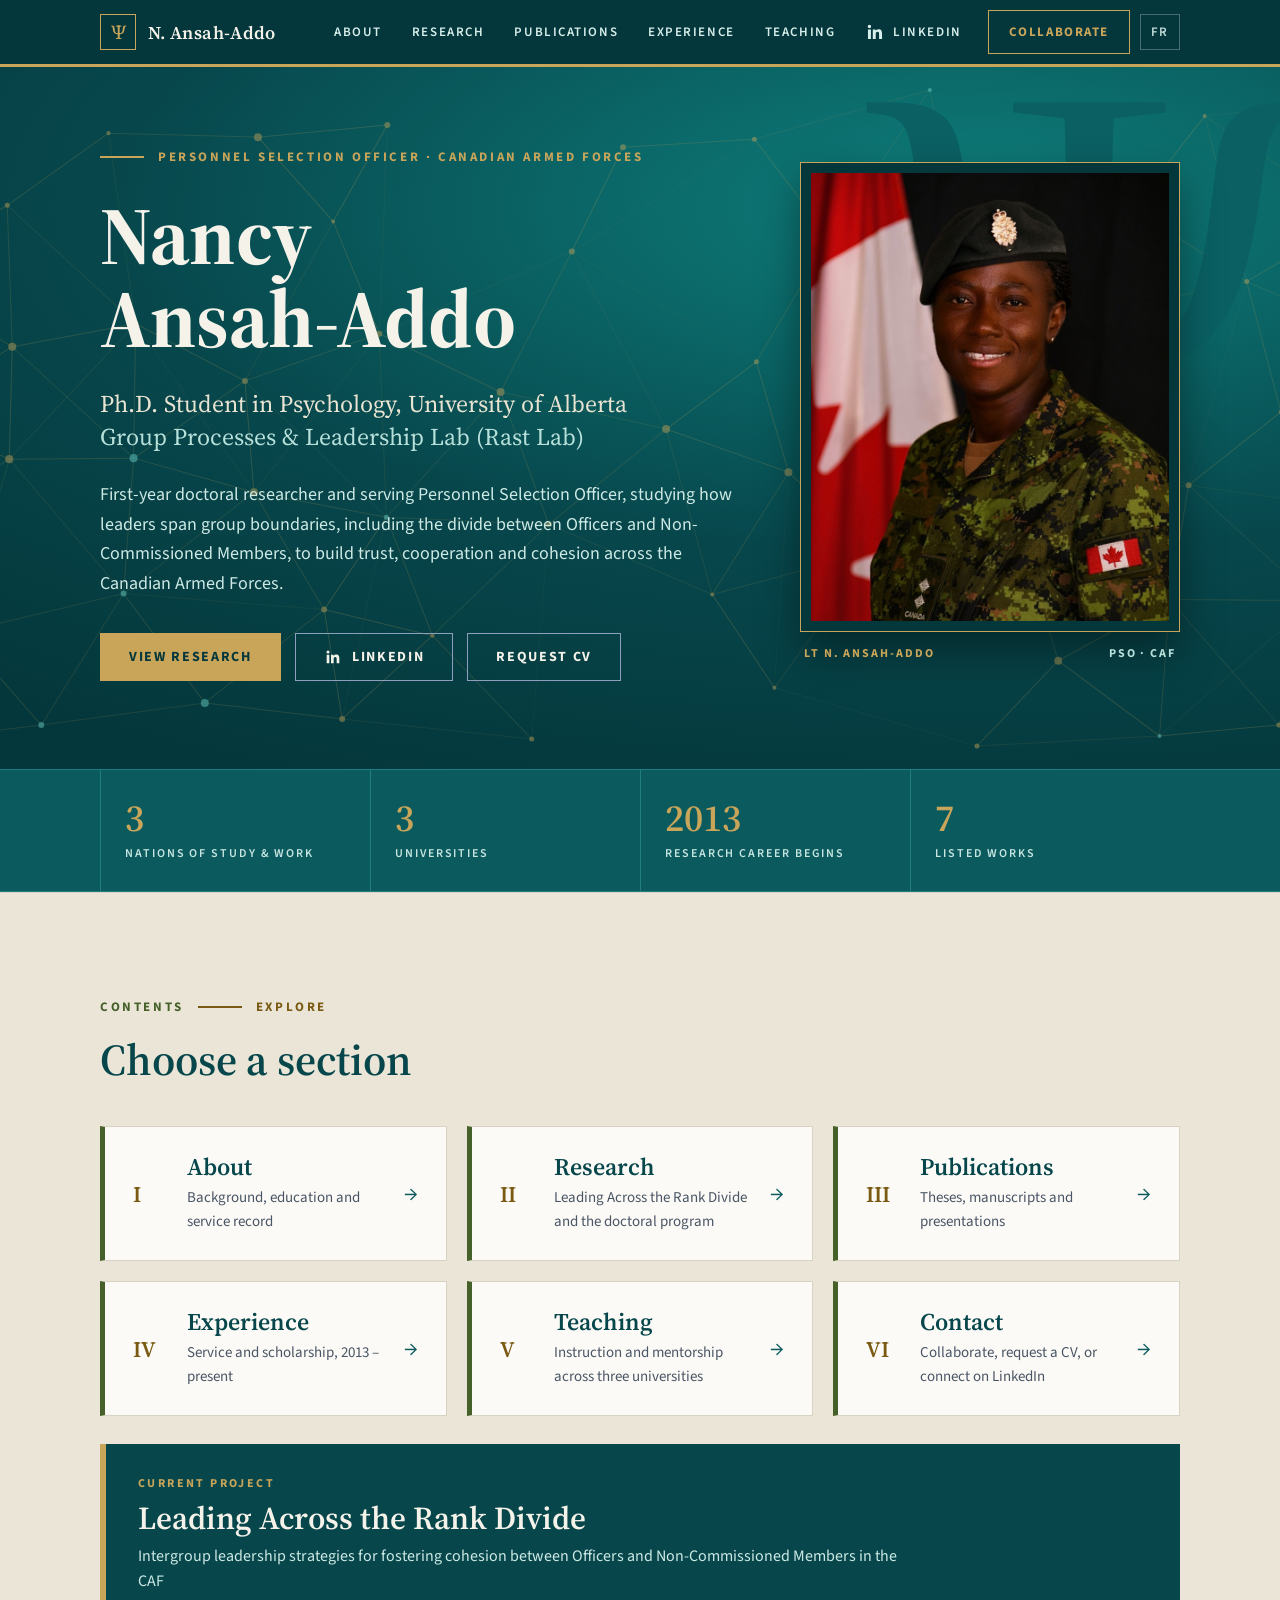
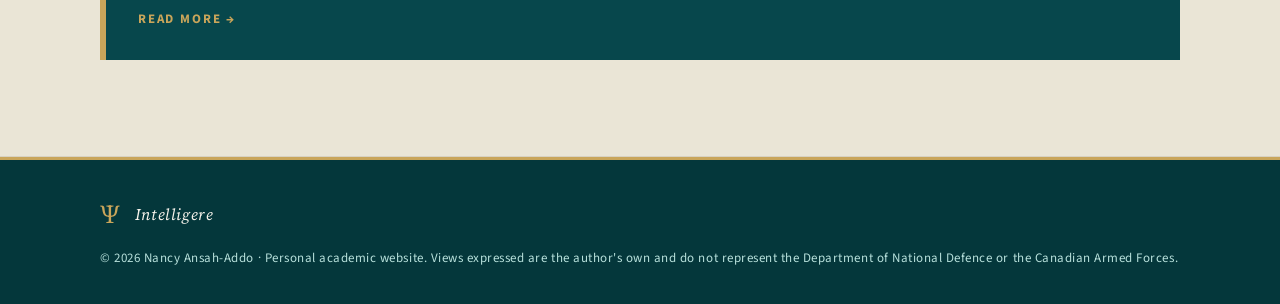
==== commit a1867cd7: "Add French version (fr/) with EN/FR language switch Co-Authored-By: Claude Sonnet 5.5 <noreply@anthr" ====
--- a/index.html
+++ b/index.html
@@ -8,6 +8,8 @@
 <meta name="author" content="Nancy Ansah-Addo">
 <meta name="theme-color" content="#07474C">
 <link rel="canonical" href="https://nancy2710-labs.github.io/nancyaddo/">
+<link rel="alternate" hreflang="en" href="https://nancy2710-labs.github.io/nancyaddo/">
+<link rel="alternate" hreflang="fr" href="https://nancy2710-labs.github.io/nancyaddo/fr/">
 <meta property="og:type" content="website">
 <meta property="og:title" content="Nancy Ansah-Addo — Ph.D. Student in Psychology · Personnel Selection Officer">
 <meta property="og:description" content="Boundary-spanning leadership, social identity and trust in the Canadian Armed Forces. University of Alberta · Rast Lab.">
@@ -39,6 +41,7 @@
 <a href="#/teaching" data-nav="teaching">Teaching</a>
 <a class="in-link" href="https://www.linkedin.com/in/nancyansah-addo" target="_blank" rel="noopener" aria-label="LinkedIn profile (opens in a new tab)"><svg viewBox="0 0 24 24" width="20" height="20" fill="currentColor" aria-hidden="true"><path d="M20.45 20.45h-3.56v-5.57c0-1.33-.03-3.04-1.85-3.04-1.86 0-2.14 1.45-2.14 2.94v5.67H9.35V9h3.41v1.56h.05c.48-.9 1.64-1.85 3.37-1.85 3.6 0 4.27 2.37 4.27 5.45v6.29zM5.34 7.43a2.06 2.06 0 1 1 0-4.12 2.06 2.06 0 0 1 0 4.12zM7.12 20.45H3.56V9h3.56v11.45z"/></svg><span class="in-txt">LinkedIn</span></a>
 <a class="cta" href="#/contact" data-nav="contact">Collaborate</a>
+<a class="lang" href="fr/" hreflang="fr" lang="fr" data-lang-link="fr/" aria-label="Voir en français" title="Français">FR</a>
 </nav>
 </div>
 </header>
--- a/assets/css/site.css
+++ b/assets/css/site.css
@@ -263,3 +263,10 @@
 .about-photos .frame{border:1px solid var(--brass);padding:8px;background:var(--navy-950)}
 .about-photos img{display:block;width:100%;height:auto}
 .about-photos figcaption{display:flex;justify-content:space-between;gap:10px;padding:10px 2px 0;font-size:12px;font-weight:700;letter-spacing:.14em;text-transform:uppercase;color:var(--brass-d)}
+
+/* Language switch */
+.nav a.lang{font-weight:600;border:1px solid transparent;opacity:.9}
+.nav a.lang:hover{opacity:1;border-color:var(--brass)}
+@media (min-width:861px) and (max-width:1220px){.nav a{padding:0 8px;letter-spacing:.08em;font-size:12.5px}.nav a.cta{padding:0 14px;margin-left:4px}}
+html[lang="fr"] .nav a{padding:0 9px;letter-spacing:.09em}
+.nav a.lang{border:1px solid rgba(255,255,255,.3);padding:0 10px;min-height:36px;margin-left:4px}
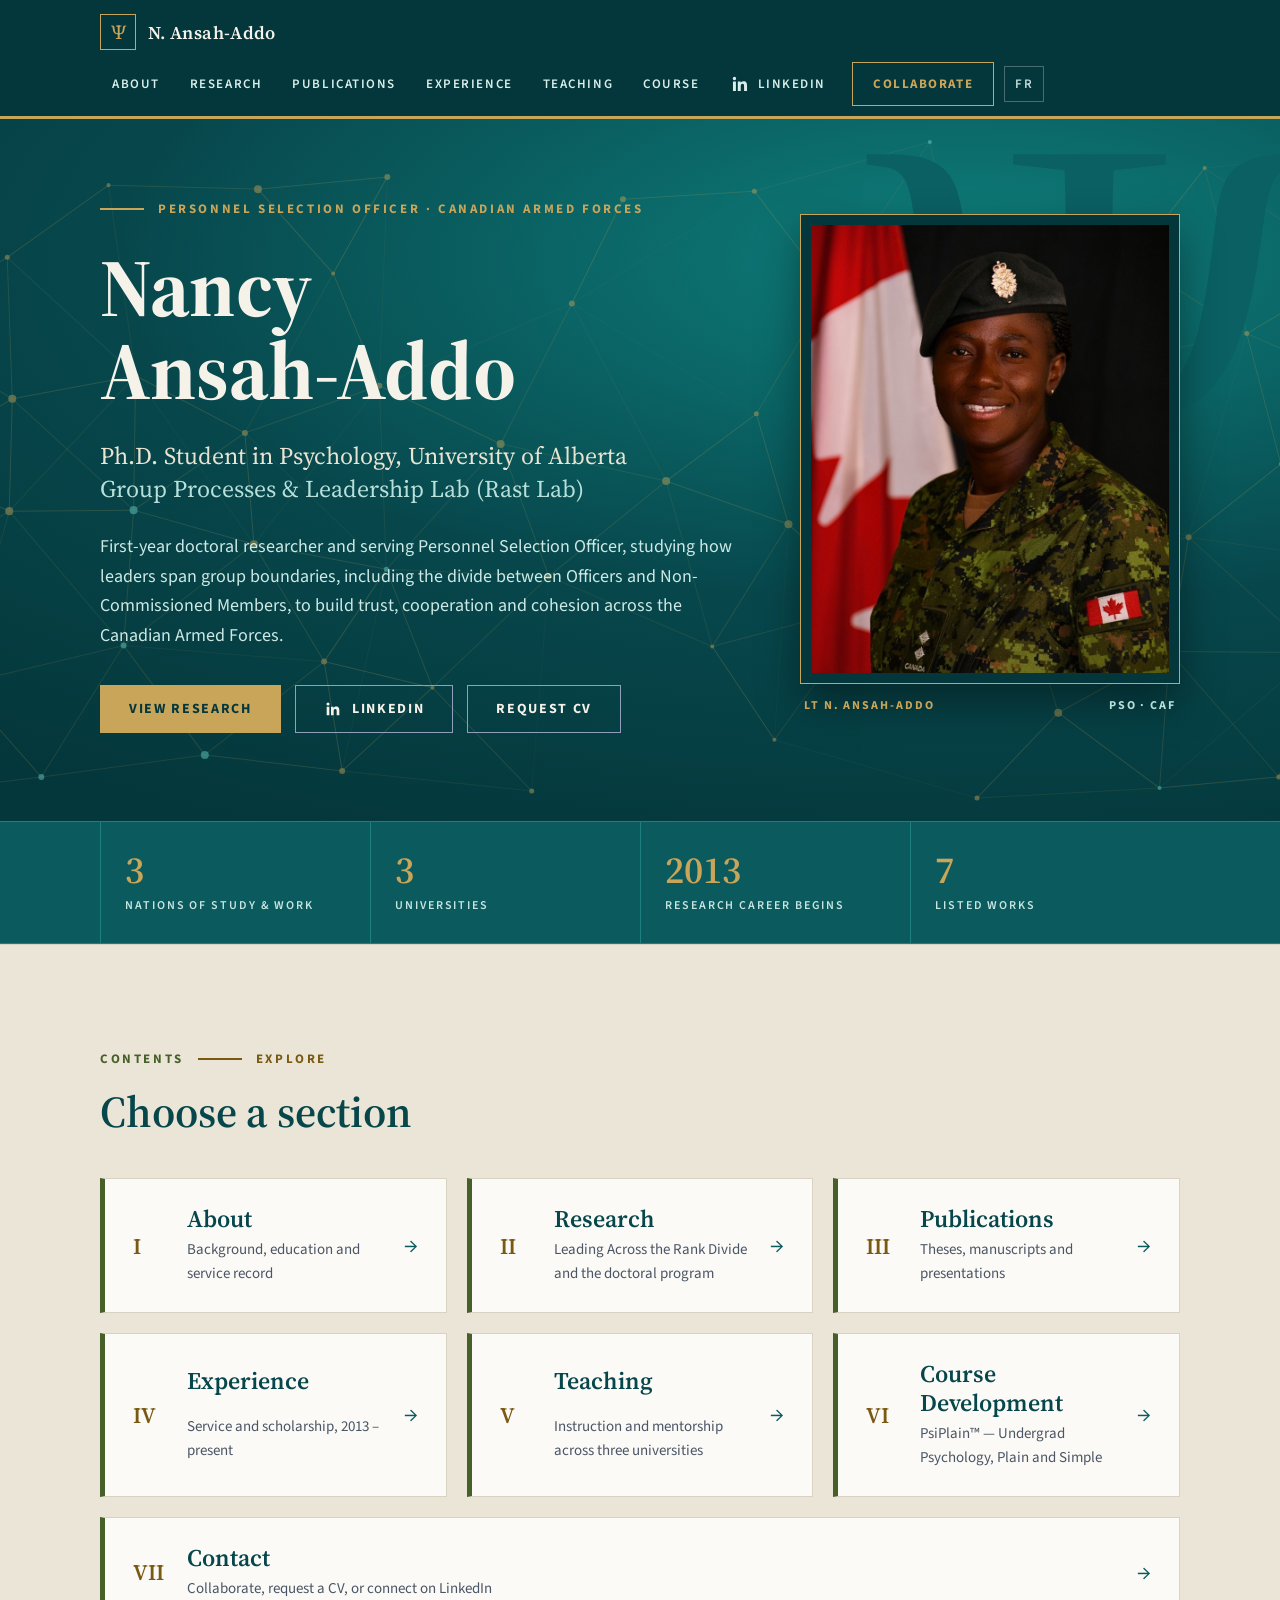
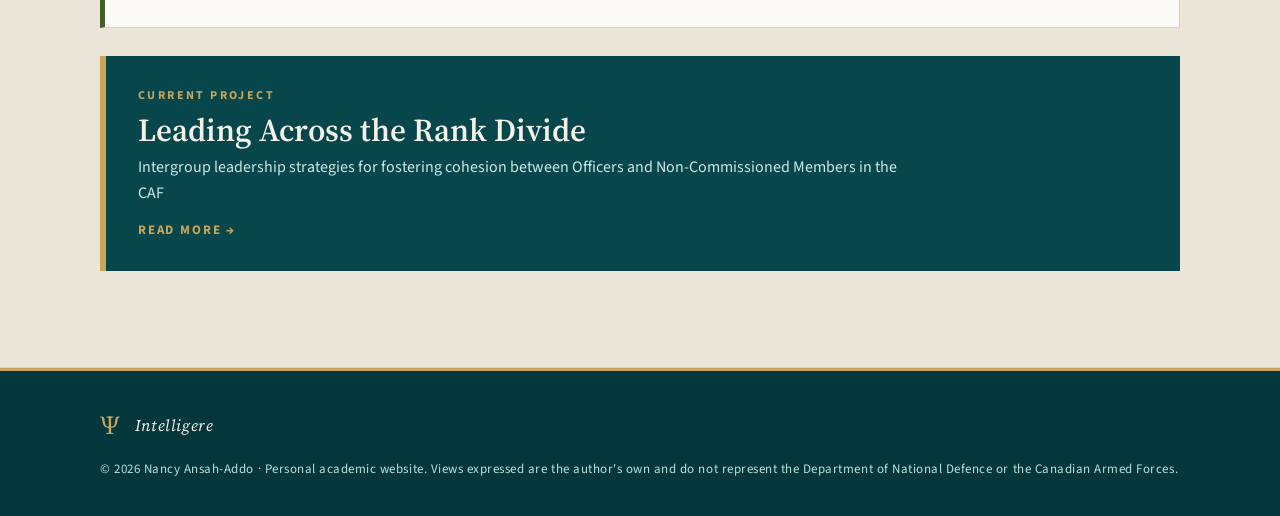
==== commit 501f1235: "Add PsiPlain course section" ====
--- a/index.html
+++ b/index.html
@@ -39,6 +39,7 @@
 <a href="#/publications" data-nav="publications">Publications</a>
 <a href="#/experience" data-nav="experience">Experience</a>
 <a href="#/teaching" data-nav="teaching">Teaching</a>
+<a href="#/course" data-nav="course">Course</a>
 <a class="in-link" href="https://www.linkedin.com/in/nancyansah-addo" target="_blank" rel="noopener" aria-label="LinkedIn profile (opens in a new tab)"><svg viewBox="0 0 24 24" width="20" height="20" fill="currentColor" aria-hidden="true"><path d="M20.45 20.45h-3.56v-5.57c0-1.33-.03-3.04-1.85-3.04-1.86 0-2.14 1.45-2.14 2.94v5.67H9.35V9h3.41v1.56h.05c.48-.9 1.64-1.85 3.37-1.85 3.6 0 4.27 2.37 4.27 5.45v6.29zM5.34 7.43a2.06 2.06 0 1 1 0-4.12 2.06 2.06 0 0 1 0 4.12zM7.12 20.45H3.56V9h3.56v11.45z"/></svg><span class="in-txt">LinkedIn</span></a>
 <a class="cta" href="#/contact" data-nav="contact">Collaborate</a>
 <a class="lang" href="fr/" hreflang="fr" lang="fr" data-lang-link="fr/" aria-label="Voir en français" title="Français">FR</a>
@@ -91,7 +92,8 @@
 <a class="tile" href="#/publications"><span class="tn">III</span><span class="tt">Publications</span><span class="td">Theses, manuscripts and presentations</span><span class="ta" aria-hidden="true">→</span></a>
 <a class="tile" href="#/experience"><span class="tn">IV</span><span class="tt">Experience</span><span class="td">Service and scholarship, 2013 – present</span><span class="ta" aria-hidden="true">→</span></a>
 <a class="tile" href="#/teaching"><span class="tn">V</span><span class="tt">Teaching</span><span class="td">Instruction and mentorship across three universities</span><span class="ta" aria-hidden="true">→</span></a>
-<a class="tile" href="#/contact"><span class="tn">VI</span><span class="tt">Contact</span><span class="td">Collaborate, request a CV, or connect on LinkedIn</span><span class="ta" aria-hidden="true">→</span></a>
+<a class="tile" href="#/course"><span class="tn">VI</span><span class="tt">Course Development</span><span class="td">PsiPlain™ — Undergrad Psychology, Plain and Simple</span><span class="ta" aria-hidden="true">→</span></a>
+<a class="tile" href="#/contact"><span class="tn">VII</span><span class="tt">Contact</span><span class="td">Collaborate, request a CV, or connect on LinkedIn</span><span class="ta" aria-hidden="true">→</span></a>
 </nav>
 <a class="feature" href="#/research/rank-divide"><span class="fk">Current project</span><span class="ft">Leading Across the Rank Divide</span><span class="fd">Intergroup leadership strategies for fostering cohesion between Officers and Non-Commissioned Members in the CAF</span><span class="ta" aria-hidden="true">Read more →</span></a>
 </div>
@@ -262,10 +264,25 @@
 </div>
 </section>
 
-<!-- VI. CONTACT -->
+<!-- VI. COURSE DEVELOPMENT -->
+<section class="sec tint" id="course" data-view="course" aria-labelledby="course-h">
+<div class="wrap">
+<div class="eyebrow"><span class="num">Section VI</span><span class="bar"></span><span class="name">Course Development and Educational Products</span></div>
+<h2 class="h2" id="course-h" style="max-width:820px;margin-bottom:16px">Course Development and Educational Products</h2>
+<h3 style="margin-bottom:16px">PsiPlain™ — Undergrad Psychology, Plain and Simple</h3>
+<p style="max-width:720px;margin-bottom:32px;color:var(--ink-2)">Creator and Instructor (November 2026 – Present). A self-paced online tutorial course for undergraduate psychology students worldwide, covering Levels 100–400 — 66 lessons across 21 modules in plain English, with self-marking quizzes, short teaching videos and a certificate of completion. Six lessons free.</p>
+<div class="links">
+<a href="https://undergrad-psychology-plain-simple.netlify.app" target="_blank" rel="noopener">View the course</a>
+<a href="https://darkonancy.gumroad.com/l/ltxuue" target="_blank" rel="noopener">Standard — Levels 100–200 ($79)</a>
+<a href="https://darkonancy.gumroad.com/l/vshkcp" target="_blank" rel="noopener">Advanced — Levels 300–400 ($149)</a>
+</div>
+</div>
+</section>
+
+<!-- VII. CONTACT -->
 <section class="sec tint" id="contact" data-view="contact" aria-labelledby="contact-h">
 <div class="wrap">
-<div class="eyebrow"><span class="num">Section VI</span><span class="bar"></span><span class="name">Contact &amp; collaboration</span></div>
+<div class="eyebrow"><span class="num">Section VII</span><span class="bar"></span><span class="name">Contact &amp; collaboration</span></div>
 <h2 class="h2" id="contact-h" style="margin-bottom:48px">Open to joint work</h2>
 <div class="split">
 <div class="main">
@@ -316,5 +333,23 @@
 </footer>
 
 <script src="assets/js/site.js"></script>
+<script>
+// Course section route: site.js only lists the original sections, so enable #/course here.
+(function () {
+  var section = document.getElementById('course');
+  if (!section) return;
+  function showCourse() {
+    var view = location.hash.split('/')[1] || location.hash.replace('#', '') || 'home';
+    if (view !== 'course') return;
+    document.querySelectorAll('[data-view]').forEach(function (el) {
+      el.classList.toggle('is-active', el === section);
+    });
+    document.title = 'Course Development — Nancy Ansah-Addo';
+    window.scrollTo(0, 0);
+  }
+  window.addEventListener('hashchange', showCourse);
+  showCourse();
+})();
+</script>
 </body>
 </html>
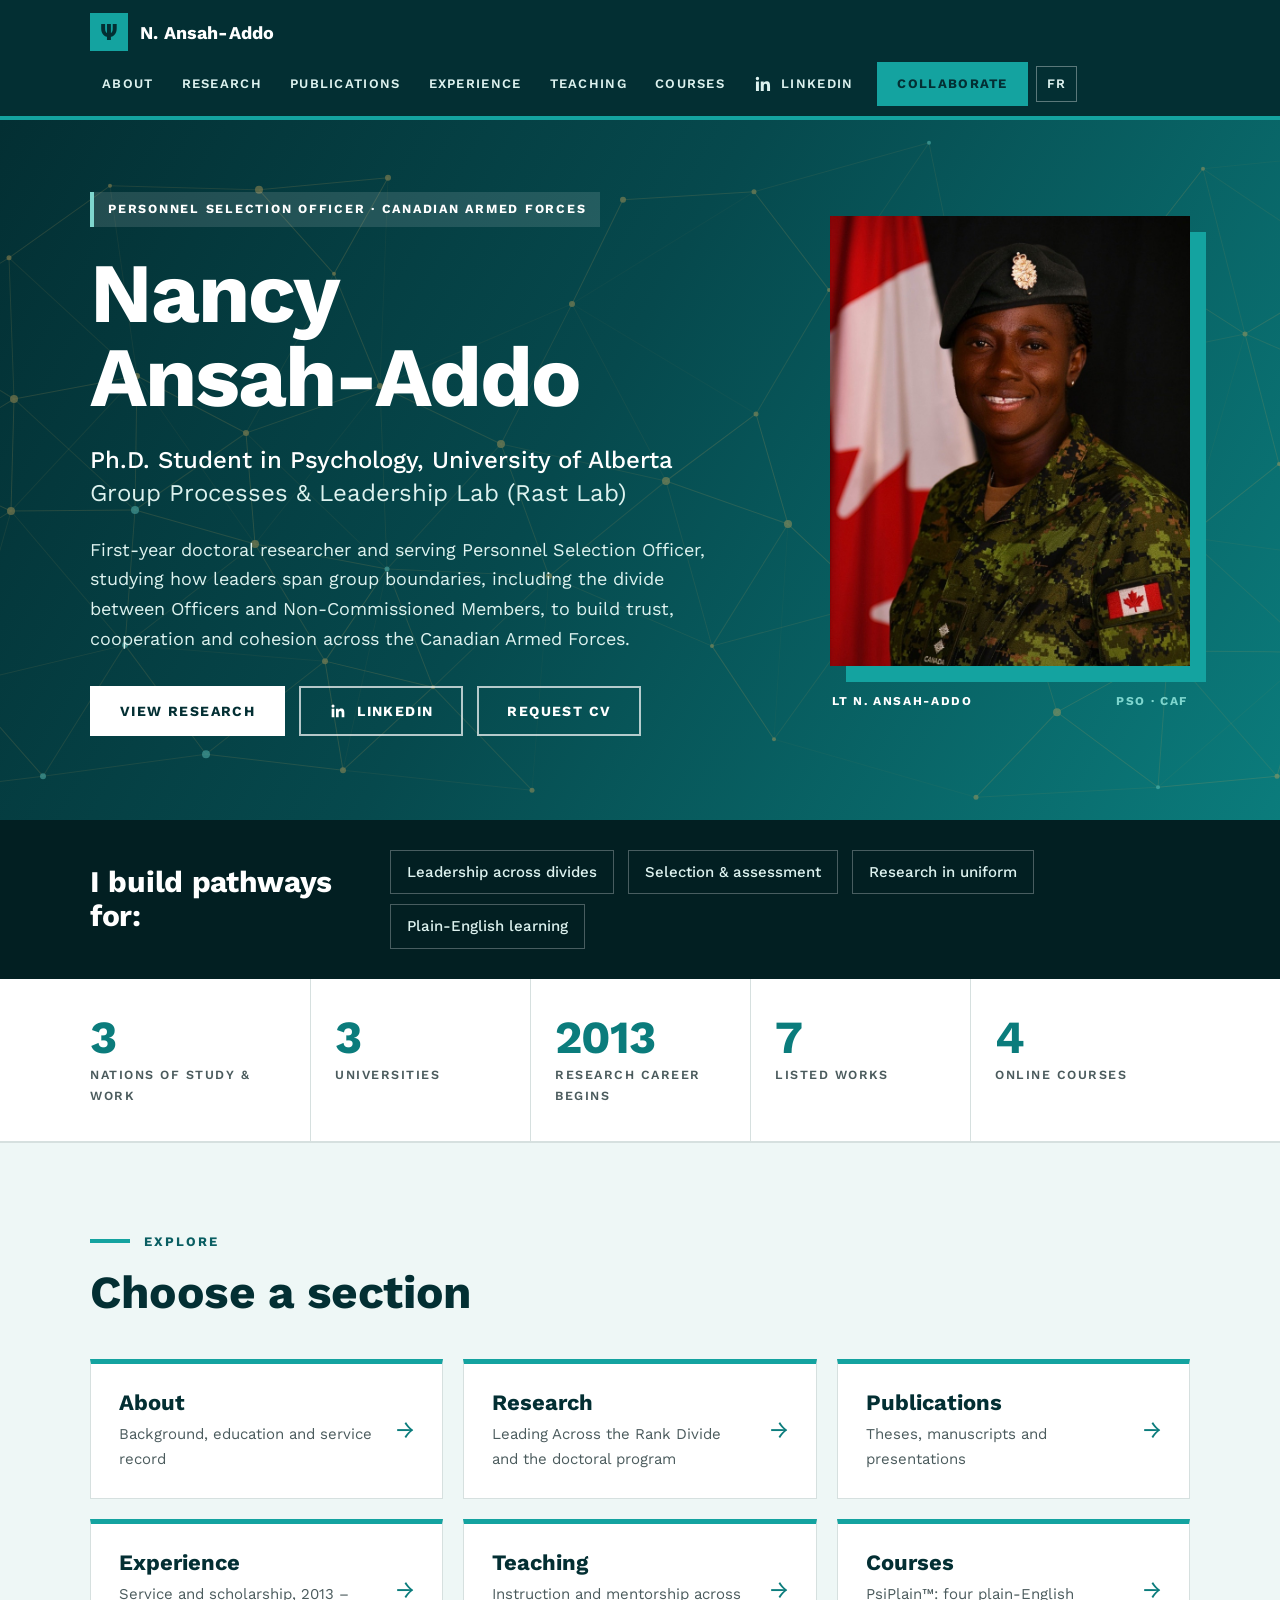
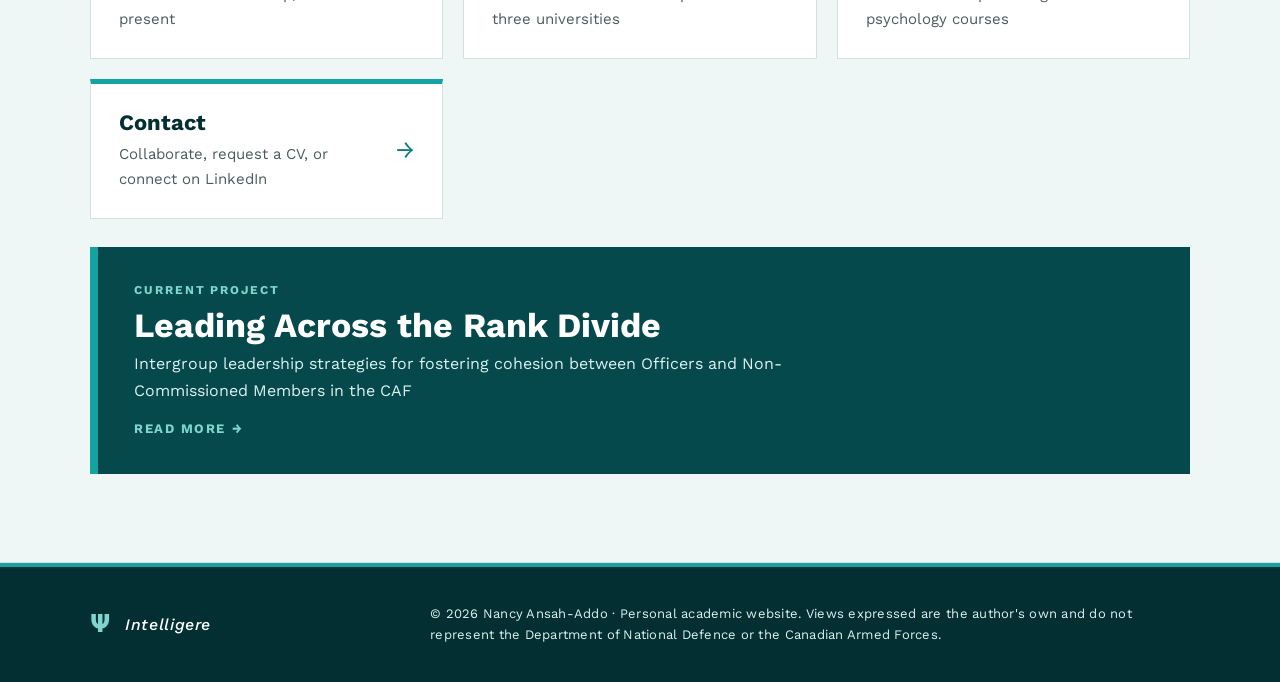
==== commit 7defee35: "Rebuild design (bold hero, pathways band, filter pills, uniform cards) and add PsiPlain courses sect" ====
--- a/index.html
+++ b/index.html
@@ -16,10 +16,10 @@
 <meta property="og:url" content="https://nancy2710-labs.github.io/nancyaddo/">
 <meta property="og:image" content="https://nancy2710-labs.github.io/nancyaddo/assets/img/portrait.jpg">
 <meta name="twitter:card" content="summary">
-<link rel="icon" href="data:image/svg+xml,%3Csvg xmlns='http://www.w3.org/2000/svg' viewBox='0 0 64 64'%3E%3Crect width='64' height='64' fill='%230E1B2E'/%3E%3Ctext x='32' y='47' font-size='42' text-anchor='middle' fill='%23C9A55A' font-family='Georgia,serif'%3E%CE%A8%3C/text%3E%3C/svg%3E">
+<link rel="icon" href="data:image/svg+xml,%3Csvg xmlns='http://www.w3.org/2000/svg' viewBox='0 0 64 64'%3E%3Crect width='64' height='64' fill='%2306494D'/%3E%3Ctext x='32' y='47' font-size='42' text-anchor='middle' fill='%237ED6CE' font-family='Georgia,serif'%3E%CE%A8%3C/text%3E%3C/svg%3E">
 <link rel="preconnect" href="https://fonts.googleapis.com">
 <link rel="preconnect" href="https://fonts.gstatic.com" crossorigin>
-<link href="https://fonts.googleapis.com/css2?family=Source+Sans+3:wght@400;500;600;700&family=Source+Serif+4:ital,wght@0,400;0,600;0,700;1,400&display=swap" rel="stylesheet">
+<link href="https://fonts.googleapis.com/css2?family=Work+Sans:ital,wght@0,400;0,500;0,600;0,700;1,500&display=swap" rel="stylesheet">
 <link rel="stylesheet" href="assets/css/site.css">
 <script>document.documentElement.classList.add('js-routing');</script>
 <script type="application/ld+json">
@@ -39,7 +39,7 @@
 <a href="#/publications" data-nav="publications">Publications</a>
 <a href="#/experience" data-nav="experience">Experience</a>
 <a href="#/teaching" data-nav="teaching">Teaching</a>
-<a href="#/course" data-nav="course">Course</a>
+<a href="#/courses" data-nav="courses">Courses</a>
 <a class="in-link" href="https://www.linkedin.com/in/nancyansah-addo" target="_blank" rel="noopener" aria-label="LinkedIn profile (opens in a new tab)"><svg viewBox="0 0 24 24" width="20" height="20" fill="currentColor" aria-hidden="true"><path d="M20.45 20.45h-3.56v-5.57c0-1.33-.03-3.04-1.85-3.04-1.86 0-2.14 1.45-2.14 2.94v5.67H9.35V9h3.41v1.56h.05c.48-.9 1.64-1.85 3.37-1.85 3.6 0 4.27 2.37 4.27 5.45v6.29zM5.34 7.43a2.06 2.06 0 1 1 0-4.12 2.06 2.06 0 0 1 0 4.12zM7.12 20.45H3.56V9h3.56v11.45z"/></svg><span class="in-txt">LinkedIn</span></a>
 <a class="cta" href="#/contact" data-nav="contact">Collaborate</a>
 <a class="lang" href="fr/" hreflang="fr" lang="fr" data-lang-link="fr/" aria-label="Voir en français" title="Français">FR</a>
@@ -71,6 +71,14 @@
 </div>
 </section>
 
+<!-- PATHWAYS -->
+<section class="pathways" data-view="home" aria-label="Areas of work">
+<div class="wrap">
+<h2>I build pathways for:</h2>
+<ul><li>Leadership across divides</li><li>Selection &amp; assessment</li><li>Research in uniform</li><li>Plain-English learning</li></ul>
+</div>
+</section>
+
 <!-- FACTS -->
 <section class="facts" data-view="home" aria-label="At a glance">
 <div class="wrap">
@@ -78,6 +86,7 @@
 <div class="fact"><b>3</b><span>Universities</span></div>
 <div class="fact"><b>2013</b><span>Research career begins</span></div>
 <div class="fact"><b>7</b><span>Listed works</span></div>
+<div class="fact"><b>4</b><span>Online courses</span></div>
 </div>
 </section>
 
@@ -92,8 +101,8 @@
 <a class="tile" href="#/publications"><span class="tn">III</span><span class="tt">Publications</span><span class="td">Theses, manuscripts and presentations</span><span class="ta" aria-hidden="true">→</span></a>
 <a class="tile" href="#/experience"><span class="tn">IV</span><span class="tt">Experience</span><span class="td">Service and scholarship, 2013 – present</span><span class="ta" aria-hidden="true">→</span></a>
 <a class="tile" href="#/teaching"><span class="tn">V</span><span class="tt">Teaching</span><span class="td">Instruction and mentorship across three universities</span><span class="ta" aria-hidden="true">→</span></a>
-<a class="tile" href="#/course"><span class="tn">VI</span><span class="tt">Course Development</span><span class="td">PsiPlain™ — Undergrad Psychology, Plain and Simple</span><span class="ta" aria-hidden="true">→</span></a>
-<a class="tile" href="#/contact"><span class="tn">VII</span><span class="tt">Contact</span><span class="td">Collaborate, request a CV, or connect on LinkedIn</span><span class="ta" aria-hidden="true">→</span></a>
+<a class="tile" href="#/courses"><span class="tn">VI</span><span class="tt">Courses</span><span class="td">PsiPlain™: four plain-English psychology courses</span><span class="ta" aria-hidden="true">→</span></a>
+<a class="tile" href="#/contact"><span class="tn">VI</span><span class="tt">Contact</span><span class="td">Collaborate, request a CV, or connect on LinkedIn</span><span class="ta" aria-hidden="true">→</span></a>
 </nav>
 <a class="feature" href="#/research/rank-divide"><span class="fk">Current project</span><span class="ft">Leading Across the Rank Divide</span><span class="fd">Intergroup leadership strategies for fostering cohesion between Officers and Non-Commissioned Members in the CAF</span><span class="ta" aria-hidden="true">Read more →</span></a>
 </div>
@@ -197,11 +206,18 @@
 <footer class="project-foot"><a href="mailto:ansahaddonancy@gmail.com?subject=Rank%20Divide%20project%20summary">Request the one-page proposal →</a></footer>
 </article>
 
+<div class="filter-bar"><div class="filters" role="group" aria-label="Filter research lines" data-target="#research .cards">
+<button type="button" data-filter="all" aria-pressed="true">All</button>
+<button type="button" data-filter="leadership" aria-pressed="false">Leadership</button>
+<button type="button" data-filter="groups" aria-pressed="false">Groups</button>
+<button type="button" data-filter="applied" aria-pressed="false">Applied</button>
+<button type="button" data-filter="health" aria-pressed="false">Health</button>
+</div></div>
 <div class="cards">
-<article class="card"><div class="top"><span>File B-01</span><span>Leadership</span></div><h3>External Appointment &amp; Cross-Branch Trust</h3><p>How externally appointed leaders earn or lose the trust of groups they did not rise through, with a focus on leader prototypicality, legitimacy and follower support across Army, Navy and Air Force boundaries.</p><div class="foot">Social identity theory · Leader prototypicality</div></article>
-<article class="card"><div class="top"><span>File B-02</span><span>Groups</span></div><h3>Boundary-Spanning, Cooperation &amp; Empowerment</h3><p>The mechanisms by which boundary-spanning leaders convert intergroup division into cooperation, and how shared identity psychologically empowers members to act as one unit under pressure.</p><div class="foot">Intergroup relations · Psychological empowerment</div></article>
-<article class="card"><div class="top"><span>File B-03</span><span>Applied</span></div><h3>Personnel Selection &amp; Behavioural Science in Uniform</h3><p>As a Personnel Selection Officer, one of the CAF's behavioural-science specialists, I work where psychology meets the profession of arms: selection, leadership, performance appraisal and applied personnel research.</p><div class="foot">Selection science · Military psychology</div></article>
-<article class="card"><div class="top"><span>File B-04</span><span>Health</span></div><h3>Psychological Wellbeing &amp; Social Support</h3><p>A foundational programme on how perceived social support and socioeconomic status shape maternal psychological health, grounded in Ghanaian hospital cohorts and extended across cultures (MSPSS, DASS-42).</p><div class="foot">Health psychology · Cross-cultural</div></article>
+<article class="card" data-cat="leadership"><div class="top"><span>File B-01</span><span>Leadership</span></div><h3>External Appointment &amp; Cross-Branch Trust</h3><p>How externally appointed leaders earn or lose the trust of groups they did not rise through, with a focus on leader prototypicality, legitimacy and follower support across Army, Navy and Air Force boundaries.</p><div class="foot">Social identity theory · Leader prototypicality</div></article>
+<article class="card" data-cat="groups"><div class="top"><span>File B-02</span><span>Groups</span></div><h3>Boundary-Spanning, Cooperation &amp; Empowerment</h3><p>The mechanisms by which boundary-spanning leaders convert intergroup division into cooperation, and how shared identity psychologically empowers members to act as one unit under pressure.</p><div class="foot">Intergroup relations · Psychological empowerment</div></article>
+<article class="card" data-cat="applied"><div class="top"><span>File B-03</span><span>Applied</span></div><h3>Personnel Selection &amp; Behavioural Science in Uniform</h3><p>As a Personnel Selection Officer, one of the CAF's behavioural-science specialists, I work where psychology meets the profession of arms: selection, leadership, performance appraisal and applied personnel research.</p><div class="foot">Selection science · Military psychology</div></article>
+<article class="card" data-cat="health"><div class="top"><span>File B-04</span><span>Health</span></div><h3>Psychological Wellbeing &amp; Social Support</h3><p>A foundational programme on how perceived social support and socioeconomic status shape maternal psychological health, grounded in Ghanaian hospital cohorts and extended across cultures (MSPSS, DASS-42).</p><div class="foot">Health psychology · Cross-cultural</div></article>
 </div>
 </div>
 </section>
@@ -212,7 +228,7 @@
 <div class="eyebrow"><span class="num">Section III</span><span class="bar"></span><span class="name">Publications</span></div>
 <div class="pub-head">
 <h2 class="h2" id="pub-h">Papers, theses &amp; presentations</h2>
-<div class="filters" role="group" aria-label="Filter publications">
+<div class="filters" role="group" aria-label="Filter publications" data-target=".pubs">
 <button type="button" data-filter="all" aria-pressed="true">All</button>
 <button type="button" data-filter="thesis" aria-pressed="false">Theses</button>
 <button type="button" data-filter="manuscript" aria-pressed="false">Manuscripts</button>
@@ -236,7 +252,7 @@
 <div class="wrap">
 <div class="eyebrow"><span class="num">Section IV</span><span class="bar"></span><span class="name">Experience</span></div>
 <h2 class="h2" id="exp-h">Service and scholarship, 2013 – present</h2>
-<p style="margin-top:12px;color:#B8C4D8;letter-spacing:.04em">Theatres of work: Ghana → Denmark → Canada</p>
+<p class="exp-sub">Theatres of work: Ghana → Denmark → Canada</p>
 <ol class="timeline">
 <li><div class="when">2026 – Present</div><div class="what"><h3>PhD Student, Group Processes &amp; Leadership Lab</h3><div class="org">University of Alberta · Supervisor: Dr. David Rast III</div><ul><li>Doctoral research on external appointment and boundary-spanning leadership in the Canadian Armed Forces.</li><li>Examining effects on cross-branch trust, cooperation and psychological empowerment through social identity theory.</li></ul></div></li>
 <li><div class="when">Current</div><div class="what"><h3>Personnel Selection Officer</h3><div class="org">Canadian Armed Forces · 3 CDSB, Edmonton</div><ul><li>Behavioural-science specialist advising on selection, leadership, performance appraisal and applied personnel research.</li></ul></div></li>
@@ -264,18 +280,24 @@
 </div>
 </section>
 
-<!-- VI. COURSE DEVELOPMENT -->
-<section class="sec tint" id="course" data-view="course" aria-labelledby="course-h">
-<div class="wrap">
-<div class="eyebrow"><span class="num">Section VI</span><span class="bar"></span><span class="name">Course Development and Educational Products</span></div>
-<h2 class="h2" id="course-h" style="max-width:820px;margin-bottom:16px">Course Development and Educational Products</h2>
-<h3 style="margin-bottom:16px">PsiPlain™ — Undergrad Psychology, Plain and Simple</h3>
-<p style="max-width:720px;margin-bottom:32px;color:var(--ink-2)">Creator and Instructor (November 2026 – Present). A self-paced online tutorial course for undergraduate psychology students worldwide, covering Levels 100–400 — 66 lessons across 21 modules in plain English, with self-marking quizzes, short teaching videos and a certificate of completion. Six lessons free.</p>
-<div class="links">
-<a href="https://undergrad-psychology-plain-simple.netlify.app" target="_blank" rel="noopener">View the course</a>
-<a href="https://darkonancy.gumroad.com/l/ltxuue" target="_blank" rel="noopener">Standard — Levels 100–200 ($79)</a>
-<a href="https://darkonancy.gumroad.com/l/vshkcp" target="_blank" rel="noopener">Advanced — Levels 300–400 ($149)</a>
-</div>
+<!-- VI. COURSES -->
+<section class="sec tint" id="courses" data-view="courses" aria-labelledby="courses-h">
+<div class="wrap">
+<div class="eyebrow"><span class="num">Section VI</span><span class="bar"></span><span class="name">Courses</span></div>
+<h2 class="h2" id="courses-h">PsiPlain™: psychology courses in plain English</h2>
+<p class="lead">Courses I created that explain psychology the way a good friend would: plain, everyday English, self-paced on a phone or laptop, with no live classes and a quick quiz after every lesson.</p>
+<div class="filter-bar" style="margin-top:32px"><div class="filters" role="group" aria-label="Filter courses" data-target=".programs">
+<button type="button" data-filter="all" aria-pressed="true">All</button>
+<button type="button" data-filter="psychology" aria-pressed="false">Psychology</button>
+<button type="button" data-filter="exam" aria-pressed="false">Exam prep</button>
+</div></div>
+<div class="programs">
+<article class="program" data-cat="psychology"><span class="chip">Undergraduate</span><h3>Undergrad Psychology, Plain and Simple</h3><p>Psychology from Level 100 to Level 400, across 21 modules, with a quick quiz at the end of every lesson.</p><div class="pmeta">66 lessons · Levels 100–400 · 6 free lessons</div><div class="pfoot"><span class="price">From $79<small>One-time payment</small></span><a class="go" href="https://undergrad-psychology-plain-simple.pages.dev/" target="_blank" rel="noopener">View course</a></div></article>
+<article class="program new" data-cat="exam"><span class="chip">AP Psychology</span><h3>AP Psychology, Plain and Simple</h3><p>The whole AP Psychology course, unit by unit, for the May exam.</p><div class="pmeta">45 lessons · 9 units · 6 free lessons</div><div class="pfoot"><span class="price">$49<small>One-time payment</small></span><a class="go" href="https://undergrad-psychology-plain-simple.pages.dev/ap-psychology.html" target="_blank" rel="noopener">View course</a></div></article>
+<article class="program new" data-cat="exam"><span class="chip">MCAT</span><h3>MCAT Psychology &amp; Sociology, Plain and Simple</h3><p>The Psychology and Sociology section of the MCAT, explained in plain English.</p><div class="pmeta">45 lessons · 9 units · 6 free lessons</div><div class="pfoot"><span class="price">$99<small>One-time payment</small></span><a class="go" href="https://undergrad-psychology-plain-simple.pages.dev/mcat-psychology.html" target="_blank" rel="noopener">View course</a></div></article>
+<article class="program new" data-cat="exam"><span class="chip">GRE</span><h3>GRE Prep, Plain and Simple</h3><p>The whole GRE General Test: reading, vocabulary, maths and the essay.</p><div class="pmeta">45 lessons · 9 units · 6 free lessons</div><div class="pfoot"><span class="price">$199<small>One-time payment</small></span><a class="go" href="https://undergrad-psychology-plain-simple.pages.dev/gre-prep.html" target="_blank" rel="noopener">View course</a></div></article>
+</div>
+<p class="note-line">PsiPlain™ is my own independent educational project. It is separate from my University of Alberta and Canadian Armed Forces roles.</p>
 </div>
 </section>
 
@@ -333,23 +355,5 @@
 </footer>
 
 <script src="assets/js/site.js"></script>
-<script>
-// Course section route: site.js only lists the original sections, so enable #/course here.
-(function () {
-  var section = document.getElementById('course');
-  if (!section) return;
-  function showCourse() {
-    var view = location.hash.split('/')[1] || location.hash.replace('#', '') || 'home';
-    if (view !== 'course') return;
-    document.querySelectorAll('[data-view]').forEach(function (el) {
-      el.classList.toggle('is-active', el === section);
-    });
-    document.title = 'Course Development — Nancy Ansah-Addo';
-    window.scrollTo(0, 0);
-  }
-  window.addEventListener('hashchange', showCourse);
-  showCourse();
-})();
-</script>
 </body>
 </html>
--- a/assets/css/site.css
+++ b/assets/css/site.css
@@ -1,210 +1,253 @@
-/* Nancy Ansah-Addo — academic / military portfolio. Plain CSS, no build step. */
+/* Nancy Ansah-Addo — academic / military portfolio. Plain CSS, no build step.
+   Layout language: bold photo hero, "pathways" band, uniform cards, filter pills, numbers band. */
 :root{
-  --navy-950:#04373B; --navy-900:#07474C; --navy-800:#0A5A5E; --navy-700:#1F7F80;
-  --parch:#F5F2EA; --parch-2:#EAE5D6; --paper:#FBFAF6; --rule:#D8D2C2;
-  --ink:#1B2433; --ink-2:#2A3446; --muted:#4A5565;
-  --olive:#46602A; --olive-d:#35491F; --brass:#C9A55A; --brass-d:#7A5A12;
+  --teal-950:#032F33; --teal-900:#06494D; --teal-800:#0A5E62; --teal-700:#0B7C7C; --teal-500:#14A3A0; --teal-300:#7ED6CE; --teal-100:#DDF2EF; --teal-50:#EEF7F6;
+  /* legacy names kept so older rules keep working */
+  --navy-950:var(--teal-950); --navy-900:var(--teal-900); --navy-800:var(--teal-800); --navy-700:var(--teal-700);
+  --paper:#FFFFFF; --parch:#F4F8F7; --parch-2:var(--teal-50); --rule:#D6E0DF;
+  --ink:#0F1A1B; --ink-2:#2B3A3C; --muted:#4B5B5D;
+  --olive:#2F6B3A; --olive-d:#25552E; --brass:#C9A55A; --brass-d:#7A5A12;
   --blue:#0B6568;
-  --serif:'Source Serif 4',Georgia,'Times New Roman',serif;
-  --sans:'Source Sans 3',system-ui,-apple-system,'Segoe UI',sans-serif;
-  --wrap:1160px; --gutter:clamp(16px,4vw,40px);
+  --sans:'Work Sans',system-ui,-apple-system,'Segoe UI',Arial,sans-serif;
+  --serif:var(--sans);
+  --wrap:1180px; --gutter:clamp(16px,4vw,40px);
 }
 *{box-sizing:border-box}
-html{scroll-behavior:smooth;scroll-padding-top:80px}
-body{margin:0;background:var(--parch);color:var(--ink);font:17px/1.6 var(--sans);-webkit-font-smoothing:antialiased}
+html{scroll-behavior:smooth;scroll-padding-top:84px}
+body{margin:0;background:#fff;color:var(--ink);font:17px/1.65 var(--sans);-webkit-font-smoothing:antialiased}
 img{max-width:100%;display:block}
-a{color:var(--blue)} a:hover{color:var(--navy-900)}
-:focus-visible{outline:3px solid var(--brass);outline-offset:3px}
-.skip{position:absolute;left:-999px;top:8px;background:var(--brass);color:var(--navy-950);padding:10px 16px;font-weight:700;z-index:100}
+a{color:var(--blue)} a:hover{color:var(--teal-950)}
+:focus-visible{outline:3px solid var(--teal-500);outline-offset:3px}
+.skip{position:absolute;left:-999px;top:8px;background:#fff;color:var(--teal-950);padding:10px 16px;font-weight:700;z-index:100}
 .skip:focus{left:8px}
 .wrap{width:100%;max-width:var(--wrap);margin:0 auto;padding-inline:var(--gutter)}
-h1,h2,h3{font-family:var(--serif);margin:0}
+h1,h2,h3,h4{font-family:var(--sans);margin:0;letter-spacing:-.01em}
 p{margin:0}
 
 /* labels */
-.eyebrow{display:flex;align-items:center;gap:14px;margin-bottom:16px;font-size:13px;font-weight:700;letter-spacing:.2em;text-transform:uppercase}
-.eyebrow .num{color:var(--olive)} .eyebrow .bar{display:block;width:44px;height:2px;background:var(--brass-d)} .eyebrow .name{color:var(--brass-d)}
-.on-dark .eyebrow .num,.on-dark .eyebrow .name{color:var(--brass)} .on-dark .eyebrow .bar{background:var(--brass)}
-.h2{font-weight:600;font-size:clamp(30px,3.6vw,44px);line-height:1.2;color:var(--navy-900)}
-.on-dark .h2{color:var(--parch)}
-.label{font-size:11px;font-weight:700;letter-spacing:.18em;text-transform:uppercase;color:#5B6678}
+.eyebrow{display:flex;align-items:center;gap:14px;margin-bottom:14px;font-size:13px;font-weight:700;letter-spacing:.16em;text-transform:uppercase}
+.eyebrow .num{display:none}
+.eyebrow .bar{display:block;width:40px;height:4px;background:var(--teal-500)}
+.eyebrow .name{color:var(--teal-800)}
+.on-dark .eyebrow .name{color:var(--teal-300)} .on-dark .eyebrow .bar{background:var(--teal-300)}
+.h2{font-weight:700;font-size:clamp(30px,3.6vw,46px);line-height:1.15;color:var(--teal-950)}
+.on-dark .h2{color:#fff}
+.lead{max-width:760px;margin-top:14px;font-size:19px;line-height:1.6;color:var(--ink-2)}
+.label{font-size:11px;font-weight:700;letter-spacing:.16em;text-transform:uppercase;color:var(--muted)}
+.chip{display:inline-block;align-self:flex-start;padding:5px 12px;background:var(--teal-100);color:var(--teal-900);font-size:11.5px;font-weight:700;letter-spacing:.14em;text-transform:uppercase}
 
 /* buttons */
-.btn{display:inline-flex;align-items:center;justify-content:center;min-height:48px;padding:0 28px;font:700 14px var(--sans);letter-spacing:.12em;text-transform:uppercase;text-decoration:none;cursor:pointer;border:1.5px solid transparent}
-.btn-brass{background:var(--brass);color:var(--navy-950)} .btn-brass:hover{background:#D8B66A;color:var(--navy-950)}
-.btn-ghost{border-color:#8FA0BC;color:var(--parch)} .btn-ghost:hover{border-color:var(--brass);color:var(--brass)}
+.btn{display:inline-flex;align-items:center;justify-content:center;min-height:50px;padding:0 28px;font:700 14px var(--sans);letter-spacing:.1em;text-transform:uppercase;text-decoration:none;cursor:pointer;border:2px solid transparent;transition:background .15s,color .15s,border-color .15s}
+.btn-brass{background:#fff;color:var(--teal-950)} .btn-brass:hover{background:var(--teal-300);color:var(--teal-950)}
+.btn-ghost{border-color:rgba(255,255,255,.7);color:#fff} .btn-ghost:hover{border-color:#fff;background:rgba(255,255,255,.12);color:#fff}
+.btn svg{flex:none}
 
 /* header */
-.site-header{position:sticky;top:0;z-index:50;background:var(--navy-950);border-bottom:3px solid var(--brass)}
+.site-header{position:sticky;top:0;z-index:50;background:var(--teal-950);border-bottom:4px solid var(--teal-500)}
 .site-header .wrap{display:flex;flex-wrap:wrap;align-items:center;justify-content:space-between;gap:8px 24px;padding-block:10px}
-.brand{display:flex;align-items:center;gap:12px;color:var(--parch);text-decoration:none;min-height:44px}
-.brand:hover{color:var(--parch)}
-.brand .mono{display:flex;align-items:center;justify-content:center;width:36px;height:36px;border:1.5px solid var(--brass);color:var(--brass);font:20px/1 var(--serif)}
-.brand .nm{font:600 18px var(--serif);letter-spacing:.02em}
-.nav{display:flex;flex-wrap:wrap;align-items:center;gap:4px 6px}
-.nav a{display:inline-flex;align-items:center;min-height:44px;padding:0 12px;color:#D8EEEB;text-decoration:none;font-size:13px;font-weight:600;letter-spacing:.12em;text-transform:uppercase}
-.nav a:hover{color:var(--brass)}
-.nav a.cta{margin-left:8px;padding:0 20px;border:1.5px solid var(--brass);color:var(--brass);font-weight:700}
-.nav a.cta:hover{background:var(--brass);color:var(--navy-950)}
-.menu-btn{display:none;min-height:44px;padding:0 16px;background:none;border:1.5px solid #5A6E8F;color:var(--parch);font:700 13px var(--sans);letter-spacing:.12em;text-transform:uppercase;cursor:pointer}
+.brand{display:flex;align-items:center;gap:12px;color:#fff;text-decoration:none;min-height:44px}
+.brand:hover{color:#fff}
+.brand .mono{display:flex;align-items:center;justify-content:center;width:38px;height:38px;background:var(--teal-500);color:var(--teal-950);font:700 21px/1 var(--sans)}
+.brand .nm{font:700 18px var(--sans);letter-spacing:.01em}
+.nav{display:flex;flex-wrap:wrap;align-items:center;gap:4px 4px}
+.nav a{display:inline-flex;align-items:center;min-height:44px;padding:0 12px;color:#DDF2EF;text-decoration:none;font-size:13px;font-weight:600;letter-spacing:.1em;text-transform:uppercase}
+.nav a:hover{color:#fff;box-shadow:inset 0 -3px 0 var(--teal-300)}
+.nav a.cta{margin-left:8px;padding:0 20px;background:var(--teal-500);color:var(--teal-950);font-weight:700}
+.nav a.cta:hover{background:var(--teal-300);color:var(--teal-950);box-shadow:none}
+.nav a[aria-current="page"]{color:#fff;box-shadow:inset 0 -3px 0 var(--teal-500)}
+.nav a.cta[aria-current="page"]{box-shadow:none}
+.nav a.in-link{gap:8px}
+.nav a.lang{border:1px solid rgba(255,255,255,.35);padding:0 10px;min-height:36px;margin-left:4px}
+.nav a.lang:hover{border-color:#fff;box-shadow:none}
+.menu-btn{display:none;min-height:44px;padding:0 16px;background:none;border:2px solid var(--teal-300);color:#fff;font:700 13px var(--sans);letter-spacing:.12em;text-transform:uppercase;cursor:pointer}
+@media (min-width:861px) and (max-width:1260px){.nav a{padding:0 8px;letter-spacing:.07em;font-size:12.5px}.nav a.cta{padding:0 14px;margin-left:4px}}
+html[lang="fr"] .nav a{letter-spacing:.07em}
 @media (max-width:860px){
   .menu-btn{display:inline-flex;align-items:center}
   .nav{display:none;width:100%;flex-direction:column;align-items:stretch;padding:8px 0 12px}
   .nav.open{display:flex}
-  .nav a{border-top:1px solid var(--navy-700)} .nav a.cta{margin:10px 0 0;justify-content:center}
+  .nav a{border-top:1px solid rgba(255,255,255,.14)} .nav a.cta{margin:10px 0 0;justify-content:center}
+  .nav a.lang{margin:10px 0 0;justify-content:center}
 }
 
 /* hero */
-.hero{position:relative;overflow:hidden;background:radial-gradient(120% 90% at 75% 20%,#0E7F7C 0%,var(--navy-900) 55%,var(--navy-950) 100%);color:var(--parch)}
-.hero .psi{position:absolute;right:-40px;top:-80px;font:640px/1 var(--serif);color:#0A6063;user-select:none;pointer-events:none}
-.hero .wrap{position:relative;display:flex;flex-wrap:wrap;gap:56px;align-items:center;padding-block:80px 88px}
-.hero-copy{flex:999 1 520px;min-width:0;display:flex;flex-direction:column;gap:26px}
-.hero-kicker{display:flex;align-items:center;gap:14px;font-size:13px;font-weight:700;letter-spacing:.2em;text-transform:uppercase;color:var(--brass)}
-.hero-kicker::before{content:"";width:44px;height:2px;background:var(--brass);flex:none}
-.hero h1{font-weight:700;font-size:clamp(44px,6.4vw,84px);line-height:1.02;letter-spacing:-.01em}
-.hero .sub{font:clamp(19px,2vw,24px)/1.4 var(--serif);color:#E9E3D2} .hero .sub span{color:#B7E0DB}
-.hero .lede{max-width:640px;font-size:18px;line-height:1.65;color:#CDE9E5}
+.hero{position:relative;overflow:hidden;background:linear-gradient(120deg,var(--teal-950) 0%,var(--teal-900) 45%,var(--teal-700) 100%);color:#fff}
+.hero::before{content:"";position:absolute;inset:0;background:url(../img/neural.svg) center/cover no-repeat;opacity:.55;pointer-events:none}
+.hero .psi{display:none}
+.hero .wrap{position:relative;display:flex;flex-wrap:wrap;gap:56px;align-items:center;padding-block:72px 84px}
+.hero-copy{flex:999 1 520px;min-width:0;display:flex;flex-direction:column;gap:24px}
+.hero-kicker{display:inline-flex;align-self:flex-start;align-items:center;padding:7px 14px;background:rgba(255,255,255,.12);border-left:4px solid var(--teal-300);font-size:12.5px;font-weight:700;letter-spacing:.14em;text-transform:uppercase;color:#fff}
+.hero h1{font-weight:700;font-size:clamp(46px,6.6vw,88px);line-height:1;letter-spacing:-.025em}
+.hero .sub{font-size:clamp(19px,2vw,24px);line-height:1.4;font-weight:500;color:#fff} .hero .sub span{display:block;font-weight:400;color:var(--teal-100)}
+.hero .lede{max-width:640px;font-size:18px;line-height:1.65;color:#DDF2EF}
 .hero .actions{display:flex;flex-wrap:wrap;gap:14px;padding-top:8px}
-.portrait{flex:1 1 380px;max-width:460px;min-width:0;margin:0 auto}
-.portrait .frame{border:1px solid var(--brass);padding:10px;background:var(--navy-950);box-shadow:0 18px 40px rgba(0,0,0,.4)}
+.portrait{flex:1 1 360px;max-width:440px;min-width:0;margin:0 auto}
+.portrait .frame{padding:0;border:0;background:var(--teal-950);box-shadow:16px 16px 0 var(--teal-500)}
 .portrait img{display:block;width:100%;height:auto;aspect-ratio:4/5;object-fit:cover;object-position:50% 25%}
-.portrait figcaption{display:flex;justify-content:space-between;gap:12px;padding:12px 4px 2px;font-size:12px;font-weight:700;letter-spacing:.16em;text-transform:uppercase;color:var(--brass)}
-.portrait figcaption span:last-child{color:#B7E0DB}
-
-/* facts */
-.facts{background:var(--navy-800);border-block:1px solid var(--navy-700)}
+.portrait figcaption{display:flex;justify-content:space-between;gap:12px;padding:26px 2px 0;font-size:12px;font-weight:700;letter-spacing:.14em;text-transform:uppercase;color:#fff}
+.portrait figcaption span:last-child{color:var(--teal-300)}
+
+/* pathways band */
+.pathways{background:#021F22;color:#fff}
+.pathways .wrap{display:flex;flex-wrap:wrap;align-items:center;gap:16px 40px;padding-block:30px}
+.pathways h2{flex:0 0 auto;font-size:clamp(22px,2.4vw,30px);font-weight:700;line-height:1.15;max-width:260px}
+.pathways ul{flex:1 1 440px;min-width:0;margin:0;padding:0;list-style:none;display:flex;flex-wrap:wrap;gap:10px 14px}
+.pathways li{padding:9px 16px;border:1px solid rgba(255,255,255,.28);font-size:15px;font-weight:500;color:var(--teal-100)}
+
+/* numbers band */
+.facts{background:#fff;border-bottom:1px solid var(--rule)}
 .facts .wrap{display:flex;flex-wrap:wrap}
-.fact{flex:1 1 200px;min-width:0;padding:28px 24px;border-left:1px solid var(--navy-700);display:flex;flex-direction:column;gap:4px}
-.fact b{font:600 38px/1.1 var(--serif);color:var(--brass)}
-.fact span{font-size:12px;font-weight:600;letter-spacing:.16em;text-transform:uppercase;color:#C6E4E0}
+.fact{flex:1 1 180px;min-width:0;padding:34px 24px;border-left:1px solid var(--rule);display:flex;flex-direction:column;gap:4px}
+.fact:first-child{border-left:0;padding-left:0}
+.fact b{font:700 46px/1.05 var(--sans);letter-spacing:-.02em;color:var(--teal-700)}
+.fact span{font-size:12.5px;font-weight:600;letter-spacing:.12em;text-transform:uppercase;color:var(--muted)}
 
 /* sections */
 section{scroll-margin-top:72px}
-.sec{padding-block:104px 96px}
-.sec.tint{background:var(--parch-2);border-block:1px solid var(--rule)}
-.sec.dark{background:var(--navy-900);color:var(--parch)}
+.sec{padding-block:88px 88px;position:relative;overflow:hidden}
+.sec.tint{background:var(--teal-50);border-block:1px solid var(--rule)}
+.sec.dark{background:var(--teal-900);color:#fff}
 .split{display:flex;flex-wrap:wrap;gap:56px}
 .split>.main{flex:999 1 480px;min-width:0}.split>.side{flex:1 1 360px;min-width:0}
 
 /* about */
-.statement{max-width:860px;margin-bottom:48px}
+.statement{max-width:900px;margin-bottom:48px}
 .prose{display:flex;flex-direction:column;gap:20px;color:var(--ink-2)}
 .tags{display:flex;flex-wrap:wrap;gap:10px;padding-top:12px}
-.tag{padding:7px 14px;border:1px solid #9BA68A;background:#EDEEE2;color:var(--olive-d);font-size:12px;font-weight:700;letter-spacing:.12em;text-transform:uppercase}
-.side h3{font:700 12px var(--sans);letter-spacing:.2em;text-transform:uppercase;color:#5B6678;padding-bottom:12px;border-bottom:2px solid var(--navy-900);margin-top:0}
+.tag{padding:7px 14px;background:var(--teal-100);color:var(--teal-900);font-size:12px;font-weight:700;letter-spacing:.1em;text-transform:uppercase}
+.side h3{font:700 12px var(--sans);letter-spacing:.16em;text-transform:uppercase;color:var(--teal-800);padding-bottom:12px;border-bottom:3px solid var(--teal-500);margin-top:0}
 .side .gap{margin-top:32px}
 .row{padding:16px 0;border-bottom:1px solid var(--rule);display:flex;flex-direction:column;gap:2px}
-.row strong{font:600 19px/1.3 var(--serif);color:var(--navy-900)}
-.row span{font-size:15px;color:var(--ink-2)} .row em{font-style:normal;font-size:13px;font-weight:600;letter-spacing:.08em;text-transform:uppercase;color:var(--brass-d)}
-.record dt{font-size:11px;font-weight:700;letter-spacing:.18em;text-transform:uppercase;color:#5B6678}
-.record dd{margin:2px 0 0;font-size:16px;font-weight:600;color:var(--navy-800)}
+.row strong{font:700 18px/1.3 var(--sans);color:var(--teal-950)}
+.row span{font-size:15px;color:var(--ink-2)} .row em{font-style:normal;font-size:12.5px;font-weight:600;letter-spacing:.08em;text-transform:uppercase;color:var(--teal-700)}
+.record dt{font-size:11px;font-weight:700;letter-spacing:.16em;text-transform:uppercase;color:var(--muted)}
+.record dd{margin:2px 0 0;font-size:16px;font-weight:600;color:var(--teal-950)}
 .record div{padding:12px 0;border-bottom:1px solid var(--rule)}
 .record{margin:0}
-.status{display:inline-flex;align-items:center;gap:8px;font-size:12px;font-weight:700;letter-spacing:.14em;text-transform:uppercase;color:#3E5223}
-.status i{width:9px;height:9px;border-radius:50%;background:#4F6B2C}
+.status{display:inline-flex;align-items:center;gap:8px;font-size:12px;font-weight:700;letter-spacing:.12em;text-transform:uppercase;color:var(--olive-d)}
+.status i{width:9px;height:9px;border-radius:50%;background:var(--olive)}
+.about-photos{display:flex;flex-wrap:wrap;gap:28px;margin:8px 0 28px}
+.about-photos .ph{flex:0 1 300px;margin:0}
+.about-photos .frame{background:var(--teal-950);box-shadow:10px 10px 0 var(--teal-300)}
+.about-photos img{display:block;width:100%;height:auto}
+.about-photos figcaption{display:flex;justify-content:space-between;gap:10px;padding:20px 2px 0;font-size:12px;font-weight:700;letter-spacing:.12em;text-transform:uppercase;color:var(--teal-800)}
 
 /* research */
-.op{background:var(--navy-900);color:var(--parch);border-left:6px solid var(--brass);padding:clamp(24px,4vw,48px);display:flex;flex-wrap:wrap;gap:40px;margin:0 0 40px}
+.op{background:var(--teal-900);color:#fff;border-left:8px solid var(--teal-500);padding:clamp(24px,4vw,48px);display:flex;flex-wrap:wrap;gap:40px;margin:0 0 40px}
 .op .m{flex:999 1 460px;min-width:0;display:flex;flex-direction:column;gap:16px}
-.op .k{font-size:12px;font-weight:700;letter-spacing:.2em;text-transform:uppercase;color:var(--brass)}
-.op h3{font-weight:600;font-size:clamp(26px,3vw,36px);line-height:1.2}
-.op p{color:#CDE9E5;max-width:680px}
+.op .k{font-size:12px;font-weight:700;letter-spacing:.16em;text-transform:uppercase;color:var(--teal-300)}
+.op h3{font-weight:700;font-size:clamp(26px,3vw,36px);line-height:1.15}
+.op p{color:#DDF2EF;max-width:680px}
 .op dl{flex:1 1 280px;min-width:0;margin:0;display:flex;flex-direction:column;gap:18px}
-.op dt{font-size:11px;font-weight:700;letter-spacing:.18em;text-transform:uppercase;color:#8FD3CC}
-.op dd{margin:4px 0 0;font-size:16px} .op dd small{display:block;color:#B7E0DB;font-size:14px}
-.cards{display:flex;flex-wrap:wrap;gap:24px}
-.card{flex:1 1 460px;min-width:0;background:var(--paper);border:1px solid var(--rule);border-top:4px solid var(--olive);padding:32px;display:flex;flex-direction:column;gap:14px}
-.card .top{display:flex;justify-content:space-between;gap:12px;font-size:12px;font-weight:700;letter-spacing:.18em;text-transform:uppercase}
-.card .top span:first-child{color:var(--brass-d)} .card .top span:last-child{color:var(--olive)}
-.card h3{font-weight:600;font-size:24px;line-height:1.25;color:var(--navy-900)}
-.card p{color:var(--ink-2);font-size:16px}
-.card .foot{margin-top:auto;padding-top:10px;border-top:1px solid #E3DECE;font-size:12px;font-weight:600;letter-spacing:.12em;text-transform:uppercase;color:#5B6678}
+.op dt{font-size:11px;font-weight:700;letter-spacing:.16em;text-transform:uppercase;color:var(--teal-300)}
+.op dd{margin:4px 0 0;font-size:16px} .op dd small{display:block;color:var(--teal-100);font-size:14px}
+
+/* filter pills */
+.filters{display:flex;flex-wrap:wrap;gap:8px}
+.filters button{min-height:42px;padding:0 20px;border-radius:999px;font:600 14px var(--sans);letter-spacing:.02em;cursor:pointer;border:1.5px solid var(--teal-900);background:#fff;color:var(--teal-900);transition:background .15s,color .15s}
+.filters button:hover{background:var(--teal-100)}
+.filters button[aria-pressed="true"]{background:var(--teal-900);color:#fff}
+.filter-bar{margin:0 0 28px}
+
+/* uniform cards (research lines, courses) */
+.cards,.programs{display:grid;grid-template-columns:repeat(auto-fill,minmax(min(100%,340px),1fr));gap:24px}
+.card,.program,.tcard{min-width:0;background:#fff;border:1px solid var(--rule);border-top:5px solid var(--teal-500);padding:28px;display:flex;flex-direction:column;gap:14px;transition:box-shadow .18s,transform .18s}
+.card:hover,.program:hover{box-shadow:0 14px 32px rgba(3,47,51,.14);transform:translateY(-3px)}
+.card[hidden],.program[hidden]{display:none}
+.card .top{display:flex;justify-content:space-between;gap:12px;font-size:11.5px;font-weight:700;letter-spacing:.14em;text-transform:uppercase}
+.card .top span:first-child{color:var(--muted)} .card .top span:last-child{color:var(--teal-800);background:var(--teal-100);padding:3px 10px}
+.card h3,.program h3{font-weight:700;font-size:21px;line-height:1.25;color:var(--teal-950)}
+.card p,.program p{color:var(--ink-2);font-size:16px}
+.card .foot{margin-top:auto;padding-top:12px;border-top:1px solid var(--rule);font-size:12px;font-weight:600;letter-spacing:.1em;text-transform:uppercase;color:var(--muted)}
+.program .pmeta{margin-top:auto;padding-top:12px;border-top:1px solid var(--rule);font-size:13.5px;font-weight:500;color:var(--muted)}
+.program .pfoot{display:flex;align-items:center;justify-content:space-between;gap:16px}
+.program .price{font:700 20px var(--sans);color:var(--teal-950)}
+.program .price small{display:block;font-size:12px;font-weight:500;color:var(--muted)}
+.program .go{display:inline-flex;align-items:center;min-height:44px;padding:0 18px;background:var(--teal-900);color:#fff;font-size:13px;font-weight:700;letter-spacing:.1em;text-transform:uppercase;text-decoration:none}
+.program .go:hover{background:var(--teal-500);color:var(--teal-950)}
+.program.new .chip{background:var(--teal-500);color:var(--teal-950)}
+.note-line{margin-top:28px;font-size:14px;color:var(--muted);max-width:760px}
+.tcard .k{font-size:12px;font-weight:700;letter-spacing:.14em;text-transform:uppercase;color:var(--teal-700)}
+.tcard h3{font-weight:700;font-size:20px;line-height:1.3;color:var(--teal-950)}
+.tcard ul{margin:0;padding-left:20px;color:var(--ink-2);font-size:16px;display:flex;flex-direction:column;gap:6px}
 
 /* current project */
-.project{background:var(--paper);border:1px solid var(--rule);border-top:6px solid var(--brass);margin:0 0 40px;padding:clamp(24px,4vw,48px);display:flex;flex-direction:column;gap:32px}
+.project{background:#fff;border:1px solid var(--rule);border-top:8px solid var(--teal-500);margin:0 0 40px;padding:clamp(24px,4vw,48px);display:flex;flex-direction:column;gap:32px}
 .project-head{display:flex;flex-direction:column;gap:10px}
-.project-head .k{font-size:12px;font-weight:700;letter-spacing:.2em;text-transform:uppercase;color:var(--brass-d)}
-.project-head h3{font-weight:700;font-size:clamp(30px,3.6vw,46px);line-height:1.1;color:var(--navy-900)}
-.project-head .subt{font:italic clamp(18px,1.8vw,21px)/1.45 var(--serif);color:var(--ink-2);max-width:820px}
+.project-head .k{font-size:12px;font-weight:700;letter-spacing:.16em;text-transform:uppercase;color:var(--teal-700)}
+.project-head h3{font-weight:700;font-size:clamp(30px,3.6vw,46px);line-height:1.08;color:var(--teal-950)}
+.project-head .subt{font-size:clamp(18px,1.8vw,21px);line-height:1.45;color:var(--ink-2);max-width:820px}
 .project-grid{display:flex;flex-wrap:wrap;gap:40px}
 .project-main{flex:1 1 440px;min-width:0}
-.project-main em{font-style:italic;color:var(--navy-800)}
-.refs{font-size:13px;letter-spacing:.04em;color:var(--muted);padding-top:12px;border-top:1px solid var(--rule)}
+.project-main em{font-style:italic;color:var(--teal-800)}
+.refs{font-size:13px;letter-spacing:.02em;color:var(--muted);padding-top:12px;border-top:1px solid var(--rule)}
 .versus{flex:1 1 340px;min-width:0;display:flex;flex-direction:column;gap:16px}
-.vs{display:flex;flex-direction:column;gap:8px;padding:22px 24px;border:1px solid var(--rule);border-left:5px solid var(--muted)}
-.vs-a{background:#EFEDE6;border-left-color:#6B7587}
-.vs-b{background:#053E42;border-color:#053E42;border-left-color:var(--brass);color:var(--parch)}
-.vs-k{font-size:12px;font-weight:700;letter-spacing:.18em;text-transform:uppercase;color:#4A5565}
-.vs-b .vs-k{color:var(--brass)}
-.vs q{font:italic 600 20px/1.4 var(--serif);quotes:"\201C" "\201D"}
-.vs-note{font-size:13px;font-weight:600;letter-spacing:.08em;text-transform:uppercase;color:#4A5565}
-.vs-b .vs-note{color:#C6E4E0}
-.project-sub{display:flex;flex-wrap:wrap;gap:40px;padding-top:28px;border-top:2px solid var(--navy-900)}
+.vs{display:flex;flex-direction:column;gap:8px;padding:22px 24px;border:1px solid var(--rule);border-left:6px solid var(--muted)}
+.vs-a{background:#F1F4F4;border-left-color:#7C8A8C}
+.vs-b{background:var(--teal-900);border-color:var(--teal-900);border-left-color:var(--teal-300);color:#fff}
+.vs-k{font-size:12px;font-weight:700;letter-spacing:.14em;text-transform:uppercase;color:var(--muted)}
+.vs-b .vs-k{color:var(--teal-300)}
+.vs q{font:600 20px/1.4 var(--sans);quotes:"\201C" "\201D"}
+.vs-note{font-size:13px;font-weight:600;letter-spacing:.06em;text-transform:uppercase;color:var(--muted)}
+.vs-b .vs-note{color:var(--teal-100)}
+.project-sub{display:flex;flex-wrap:wrap;gap:40px;padding-top:28px;border-top:3px solid var(--teal-950)}
 .hyp{flex:1 1 440px;min-width:0}.design{flex:1 1 340px;min-width:0;margin:0}
-.project-sub h4{margin:0 0 12px;font:700 12px var(--sans);letter-spacing:.2em;text-transform:uppercase;color:#5B6678}
+.project-sub h4{margin:0 0 12px;font:700 12px var(--sans);letter-spacing:.16em;text-transform:uppercase;color:var(--teal-800)}
 .hyp ol{margin:0;padding:0;list-style:none}
 .hyp li{display:flex;gap:16px;padding:12px 0;border-bottom:1px solid var(--rule);font-size:16px;color:var(--ink-2)}
-.hyp b{flex:0 0 34px;font:600 17px var(--serif);color:var(--brass-d)}
+.hyp b{flex:0 0 34px;font:700 16px var(--sans);color:var(--teal-700)}
 .design div{padding:10px 0;border-bottom:1px solid var(--rule)}
-.design dt{font-size:11px;font-weight:700;letter-spacing:.18em;text-transform:uppercase;color:#5B6678}
-.design dd{margin:2px 0 0;font-size:16px;color:var(--navy-800);font-weight:600}
-.project-foot a{display:inline-flex;align-items:center;min-height:44px;font-size:13px;font-weight:700;letter-spacing:.12em;text-transform:uppercase;text-decoration:none}
+.design dt{font-size:11px;font-weight:700;letter-spacing:.16em;text-transform:uppercase;color:var(--muted)}
+.design dd{margin:2px 0 0;font-size:16px;color:var(--teal-950);font-weight:600}
+.project-foot a{display:inline-flex;align-items:center;min-height:44px;font-size:13px;font-weight:700;letter-spacing:.1em;text-transform:uppercase;text-decoration:none}
 .project-foot a:hover{text-decoration:underline}
 
 /* publications */
 .pub-head{display:flex;flex-wrap:wrap;align-items:flex-end;justify-content:space-between;gap:24px;margin-bottom:32px}
-.filters{display:flex;flex-wrap:wrap;gap:8px}
-.filters button{min-height:44px;padding:0 20px;font:700 13px var(--sans);letter-spacing:.12em;text-transform:uppercase;cursor:pointer;border:1.5px solid var(--navy-900);background:transparent;color:var(--navy-900)}
-.filters button[aria-pressed="true"]{background:var(--navy-900);color:var(--parch)}
-.pubs{border-top:2px solid var(--navy-900)}
+.pubs{border-top:3px solid var(--teal-950)}
 .pub{display:flex;flex-wrap:wrap;gap:16px 40px;padding:28px 0;border-bottom:1px solid var(--rule)}
 .pub[hidden]{display:none}
-.pub .meta{flex:0 0 130px;display:flex;flex-direction:column;gap:6px}
-.pub .yr{font:600 26px/1 var(--serif);color:var(--navy-800)}
-.pub .kind{font-size:12px;font-weight:700;letter-spacing:.14em;text-transform:uppercase;color:var(--brass-d)}
+.pub .meta{flex:0 0 140px;display:flex;flex-direction:column;gap:8px}
+.pub .yr{font:700 24px/1 var(--sans);color:var(--teal-800)}
+.pub .kind{align-self:flex-start;padding:4px 10px;background:var(--teal-100);font-size:11.5px;font-weight:700;letter-spacing:.12em;text-transform:uppercase;color:var(--teal-900)}
 .pub .body{flex:1 1 420px;min-width:0;display:flex;flex-direction:column;gap:8px}
-.pub h3{font-weight:600;font-size:21px;line-height:1.35;color:var(--navy-900)}
+.pub h3{font-weight:700;font-size:20px;line-height:1.35;color:var(--teal-950)}
 .pub .cite{font-size:14px;font-weight:600;color:var(--muted)}
 .pub p{font-size:16px;color:var(--ink-2)}
 .links{display:flex;flex-wrap:wrap;gap:4px 24px}
-.links a{display:inline-flex;align-items:center;min-height:44px;font-size:13px;font-weight:700;letter-spacing:.12em;text-transform:uppercase;text-decoration:none}
+.links a{display:inline-flex;align-items:center;min-height:44px;font-size:13px;font-weight:700;letter-spacing:.1em;text-transform:uppercase;text-decoration:none}
 .links a:hover{text-decoration:underline}
 
 /* timeline */
-.timeline{border-left:2px solid #1F7F80;margin:56px 0 0 6px;padding:0;list-style:none}
+.timeline{border-left:3px solid var(--teal-500);margin:48px 0 0 6px;padding:0;list-style:none}
 .timeline li{position:relative;padding:0 0 44px 32px;display:flex;flex-wrap:wrap;gap:10px 40px}
-.timeline li::before{content:"";position:absolute;left:-9px;top:6px;width:14px;height:14px;background:var(--brass);border:3px solid var(--navy-900);box-sizing:content-box;margin-left:-3px}
-.timeline .when{flex:0 0 170px;padding-top:4px;font-size:13px;font-weight:700;letter-spacing:.16em;text-transform:uppercase;color:var(--brass)}
+.timeline li::before{content:"";position:absolute;left:-11px;top:6px;width:16px;height:16px;border-radius:50%;background:var(--teal-300);border:4px solid var(--teal-900);box-sizing:content-box;margin-left:-4px}
+.timeline .when{flex:0 0 170px;padding-top:4px;font-size:13px;font-weight:700;letter-spacing:.12em;text-transform:uppercase;color:var(--teal-300)}
 .timeline .what{flex:1 1 420px;min-width:0;display:flex;flex-direction:column;gap:6px}
-.timeline h3{font-weight:600;font-size:23px;line-height:1.3}
-.timeline .org{font-size:15px;font-weight:600;color:#C6E4E0}
-.timeline ul{margin:6px 0 0;padding-left:20px;color:#CDE9E5;font-size:16px;display:flex;flex-direction:column;gap:4px}
-
-/* teaching */
-.tcard{flex:1 1 320px;min-width:0;background:var(--paper);border:1px solid var(--rule);padding:30px;display:flex;flex-direction:column;gap:12px}
-.tcard .k{font-size:12px;font-weight:700;letter-spacing:.18em;text-transform:uppercase;color:var(--brass-d)}
-.tcard h3{font-weight:600;font-size:22px;line-height:1.3;color:var(--navy-900)}
-.tcard ul{margin:0;padding-left:20px;color:var(--ink-2);font-size:16px;display:flex;flex-direction:column;gap:6px}
+.timeline h3{font-weight:700;font-size:22px;line-height:1.3}
+.timeline .org{font-size:15px;font-weight:600;color:var(--teal-100)}
+.timeline ul{margin:6px 0 0;padding-left:20px;color:#DDF2EF;font-size:16px;display:flex;flex-direction:column;gap:4px}
+.exp-sub{margin-top:12px;color:var(--teal-100);letter-spacing:.03em}
 
 /* contact */
-.collab-list{margin:24px 0 0;padding:0;list-style:none;border-top:2px solid var(--navy-900)}
-.collab-list li{display:flex;gap:18px;padding:14px 0;border-bottom:1px solid #D0CAB8}
-.collab-list b{flex:0 0 28px;font:600 17px var(--serif);color:var(--brass-d)}
-.panel{background:var(--navy-900);color:var(--parch);padding:clamp(24px,3vw,40px);border-top:6px solid var(--brass);display:flex;flex-direction:column;gap:20px}
-.panel .k{font-size:12px;font-weight:700;letter-spacing:.2em;text-transform:uppercase;color:var(--brass)}
-.panel .ch{display:flex;flex-direction:column;gap:2px;padding-bottom:16px;border-bottom:1px solid var(--navy-700)}
-.panel .ch .label{color:#8FD3CC}
-.panel .ch a{color:var(--parch);font-size:18px;font-weight:600;text-decoration:none;word-break:break-word;min-height:32px;display:inline-flex;align-items:center}
-.panel .ch a:hover{color:var(--brass)}
-.panel .note{font-size:14px;color:#B7E0DB}
-.form{margin-top:48px;background:var(--paper);border:1px solid var(--rule);border-top:4px solid var(--olive);padding:clamp(24px,3vw,40px);display:grid;grid-template-columns:repeat(2,minmax(0,1fr));gap:20px}
-.form h3{grid-column:1/-1;font-weight:600;font-size:26px;color:var(--navy-900)}
+.collab-list{margin:24px 0 0;padding:0;list-style:none;border-top:3px solid var(--teal-950)}
+.collab-list li{display:flex;gap:18px;padding:14px 0;border-bottom:1px solid var(--rule)}
+.collab-list b{flex:0 0 28px;font:700 16px var(--sans);color:var(--teal-700)}
+.panel{background:var(--teal-900);color:#fff;padding:clamp(24px,3vw,40px);border-top:8px solid var(--teal-500);display:flex;flex-direction:column;gap:20px}
+.panel .k{font-size:12px;font-weight:700;letter-spacing:.16em;text-transform:uppercase;color:var(--teal-300)}
+.panel .ch{display:flex;flex-direction:column;gap:2px;padding-bottom:16px;border-bottom:1px solid rgba(255,255,255,.18)}
+.panel .ch .label{color:var(--teal-300)}
+.panel .ch a{color:#fff;font-size:18px;font-weight:600;text-decoration:none;word-break:break-word;min-height:32px;display:inline-flex;align-items:center}
+.panel .ch a:hover{color:var(--teal-300)}
+.panel .note{font-size:14px;color:var(--teal-100)}
+.form{margin-top:48px;background:#fff;border:1px solid var(--rule);border-top:5px solid var(--teal-500);padding:clamp(24px,3vw,40px);display:grid;grid-template-columns:repeat(2,minmax(0,1fr));gap:20px}
+.form h3{grid-column:1/-1;font-weight:700;font-size:26px;color:var(--teal-950)}
 .field{display:flex;flex-direction:column;gap:6px}.field.full{grid-column:1/-1}
-.field label{font-size:12px;font-weight:700;letter-spacing:.16em;text-transform:uppercase;color:#3A4658}
-.field input,.field select,.field textarea{font:16px var(--sans);padding:12px 14px;min-height:48px;border:1.5px solid #9AA3B2;background:#fff;color:var(--ink);border-radius:0}
+.field label{font-size:12px;font-weight:700;letter-spacing:.14em;text-transform:uppercase;color:var(--ink-2)}
+.field input,.field select,.field textarea{font:16px var(--sans);padding:12px 14px;min-height:48px;border:1.5px solid #8FA3A5;background:#fff;color:var(--ink);border-radius:0}
 .field textarea{min-height:140px;resize:vertical}
 .form .submit-row{grid-column:1/-1;display:flex;flex-wrap:wrap;align-items:center;gap:16px}
-.form .btn-navy{background:var(--navy-900);color:var(--parch)} .form .btn-navy:hover{background:var(--navy-700);color:#fff}
+.form .btn-navy{background:var(--teal-900);color:#fff} .form .btn-navy:hover{background:var(--teal-500);color:var(--teal-950)}
 .form-status{font-size:15px;font-weight:600;color:var(--olive-d)} .form-status.err{color:#8A1F1F}
 .hp{position:absolute;left:-9999px}
 @media (max-width:640px){.form{grid-template-columns:1fr}}
@@ -213,60 +256,40 @@
 .js-routing [data-view]{display:none}
 .js-routing [data-view].is-active{display:block}
 .sec{min-height:62vh}
-.nav a[aria-current="page"]{color:var(--brass);box-shadow:inset 0 -3px 0 var(--brass)}
-.nav a.in-link{gap:8px;color:#D8EEEB}
-.nav a.in-link:hover{color:#6FA8DC}
-.btn svg{flex:none}
-
-/* home: panel index */
-.tiles{display:flex;flex-wrap:wrap;gap:20px}
-.tile{flex:1 1 320px;min-width:0;display:grid;grid-template-columns:auto 1fr auto;grid-template-areas:"n t a" "n d a";column-gap:20px;row-gap:4px;align-items:center;padding:26px 28px;background:var(--paper);border:1px solid var(--rule);border-left:5px solid var(--olive);text-decoration:none;color:var(--ink)}
-.tile:hover{border-left-color:var(--brass);background:#fff;color:var(--ink)}
-.tile .tn{grid-area:n;font:600 22px var(--serif);color:var(--brass-d);min-width:34px}
-.tile .tt{grid-area:t;font:600 24px/1.2 var(--serif);color:var(--navy-900)}
+
+/* home: section index (program-style tiles) */
+.tiles{display:grid;grid-template-columns:repeat(auto-fill,minmax(min(100%,340px),1fr));gap:20px}
+.tile{display:grid;grid-template-columns:1fr auto;grid-template-areas:"t a" "d a";column-gap:20px;row-gap:6px;align-items:center;padding:26px 28px;background:#fff;border:1px solid var(--rule);border-top:5px solid var(--teal-500);text-decoration:none;color:var(--ink);transition:box-shadow .18s,transform .18s}
+.tile:hover{box-shadow:0 14px 32px rgba(3,47,51,.14);transform:translateY(-3px);color:var(--ink)}
+.tile .tn{display:none}
+.tile .tt{grid-area:t;font:700 22px/1.2 var(--sans);color:var(--teal-950)}
 .tile .td{grid-area:d;font-size:15px;color:var(--muted)}
-.tile .ta{grid-area:a;font-size:22px;color:var(--navy-800)}
-.feature{margin-top:28px;display:flex;flex-direction:column;gap:6px;padding:30px 32px;background:var(--navy-900);border-left:6px solid var(--brass);text-decoration:none;color:var(--parch)}
-.feature:hover{background:var(--navy-800);color:var(--parch)}
-.feature .fk{font-size:12px;font-weight:700;letter-spacing:.2em;text-transform:uppercase;color:var(--brass)}
-.feature .ft{font:600 clamp(24px,3vw,32px)/1.2 var(--serif)}
-.feature .fd{font-size:16px;color:#CDE9E5;max-width:760px}
-.feature .ta{margin-top:8px;font-size:13px;font-weight:700;letter-spacing:.14em;text-transform:uppercase;color:var(--brass)}
+.tile .ta{grid-area:a;font-size:24px;color:var(--teal-700)}
+.feature{margin-top:28px;display:flex;flex-direction:column;gap:6px;padding:34px 36px;background:var(--teal-900);border-left:8px solid var(--teal-500);text-decoration:none;color:#fff;transition:background .15s}
+.feature:hover{background:var(--teal-800);color:#fff}
+.feature .fk{font-size:12px;font-weight:700;letter-spacing:.16em;text-transform:uppercase;color:var(--teal-300)}
+.feature .ft{font:700 clamp(24px,3vw,34px)/1.15 var(--sans)}
+.feature .fd{font-size:16px;color:#DDF2EF;max-width:760px}
+.feature .ta{margin-top:8px;font-size:13px;font-weight:700;letter-spacing:.12em;text-transform:uppercase;color:var(--teal-300)}
 
 /* psychology backdrops: faint, static line art behind content */
-.hero::before{content:"";position:absolute;inset:0;background:url(../img/neural.svg) center/cover no-repeat;opacity:.6;pointer-events:none}
-.sec{position:relative;overflow:hidden}
 .sec>.wrap{position:relative;z-index:1}
 .sec::before{content:"";position:absolute;z-index:0;pointer-events:none;background-repeat:no-repeat;background-size:contain;background-position:center}
 #about::before{right:-70px;bottom:-30px;width:min(580px,80vw);aspect-ratio:340/240;background-image:url(../img/brain-dark.svg);opacity:.07}
 #research::before{left:-50px;top:70px;width:min(540px,80vw);aspect-ratio:300/180;background-image:url(../img/neuron-dark.svg);opacity:.08}
+#courses::before{right:-60px;top:40px;width:min(520px,80vw);aspect-ratio:340/240;background-image:url(../img/brain-dark.svg);opacity:.06}
 #publications::before{right:-60px;top:40px;width:min(480px,70vw);aspect-ratio:300/180;background-image:url(../img/neuron-dark.svg);opacity:.06}
 #experience::before{right:-60px;bottom:-10px;width:min(640px,90vw);aspect-ratio:340/240;background-image:url(../img/brain-light.svg);opacity:.09}
 #teaching::before{left:-60px;bottom:-20px;width:min(520px,80vw);aspect-ratio:340/240;background-image:url(../img/brain-dark.svg);opacity:.06}
-#contact::before{inset:0;background-image:url(../img/neural.svg);background-size:cover;opacity:.5}
-@media print{.hero::before,.sec::before{display:none}}
+#contact::before{inset:0;background-image:url(../img/neural.svg);background-size:cover;opacity:.35}
 
 /* footer */
-.site-footer{background:var(--navy-950);color:#B7E0DB;border-top:3px solid var(--brass)}
+.site-footer{background:var(--teal-950);color:var(--teal-100);border-top:4px solid var(--teal-500)}
 .site-footer .wrap{display:flex;flex-wrap:wrap;align-items:center;justify-content:space-between;gap:16px 32px;padding-block:36px}
-.site-footer .motto{display:flex;align-items:center;gap:14px;font:italic 16px var(--serif);letter-spacing:.04em;color:var(--parch)}
-.site-footer .motto b{font:normal 26px var(--serif);color:var(--brass)}
-.site-footer small{font-size:13px;letter-spacing:.04em}
-.site-footer a{color:#D8EEEB}
-
-@media (prefers-reduced-motion:reduce){html{scroll-behavior:auto}}
-@media print{.site-header,.hero .psi,.form,.filters,.menu-btn{display:none}body{background:#fff;font-size:12pt}.sec{padding-block:24px}.hero,.sec.dark,.panel,.op{background:#fff!important;color:#000!important}.hero *,.sec.dark *,.panel *,.op *{color:#000!important}}
-
-/* About photos */
-.about-photos{display:flex;flex-wrap:wrap;gap:24px;margin:8px 0 28px}
-.about-photos .ph{flex:0 1 300px;margin:0}
-.about-photos .frame{border:1px solid var(--brass);padding:8px;background:var(--navy-950)}
-.about-photos img{display:block;width:100%;height:auto}
-.about-photos figcaption{display:flex;justify-content:space-between;gap:10px;padding:10px 2px 0;font-size:12px;font-weight:700;letter-spacing:.14em;text-transform:uppercase;color:var(--brass-d)}
-
-/* Language switch */
-.nav a.lang{font-weight:600;border:1px solid transparent;opacity:.9}
-.nav a.lang:hover{opacity:1;border-color:var(--brass)}
-@media (min-width:861px) and (max-width:1220px){.nav a{padding:0 8px;letter-spacing:.08em;font-size:12.5px}.nav a.cta{padding:0 14px;margin-left:4px}}
-html[lang="fr"] .nav a{padding:0 9px;letter-spacing:.09em}
-.nav a.lang{border:1px solid rgba(255,255,255,.3);padding:0 10px;min-height:36px;margin-left:4px}
+.site-footer .motto{display:flex;align-items:center;gap:14px;font:italic 500 16px var(--sans);letter-spacing:.04em;color:#fff}
+.site-footer .motto b{font:700 24px var(--sans);color:var(--teal-300)}
+.site-footer small{font-size:13px;letter-spacing:.02em;max-width:760px}
+.site-footer a{color:#fff}
+
+@media (prefers-reduced-motion:reduce){html{scroll-behavior:auto}.card,.program,.tile{transition:none}.card:hover,.program:hover,.tile:hover{transform:none}}
+@media print{.site-header,.pathways,.form,.filters,.menu-btn{display:none}body{background:#fff;font-size:12pt}.sec{padding-block:24px}.hero::before,.sec::before{display:none}.hero,.sec.dark,.panel,.op,.feature,.vs-b{background:#fff!important;color:#000!important}.hero *,.sec.dark *,.panel *,.op *,.feature *,.vs-b *{color:#000!important}}
